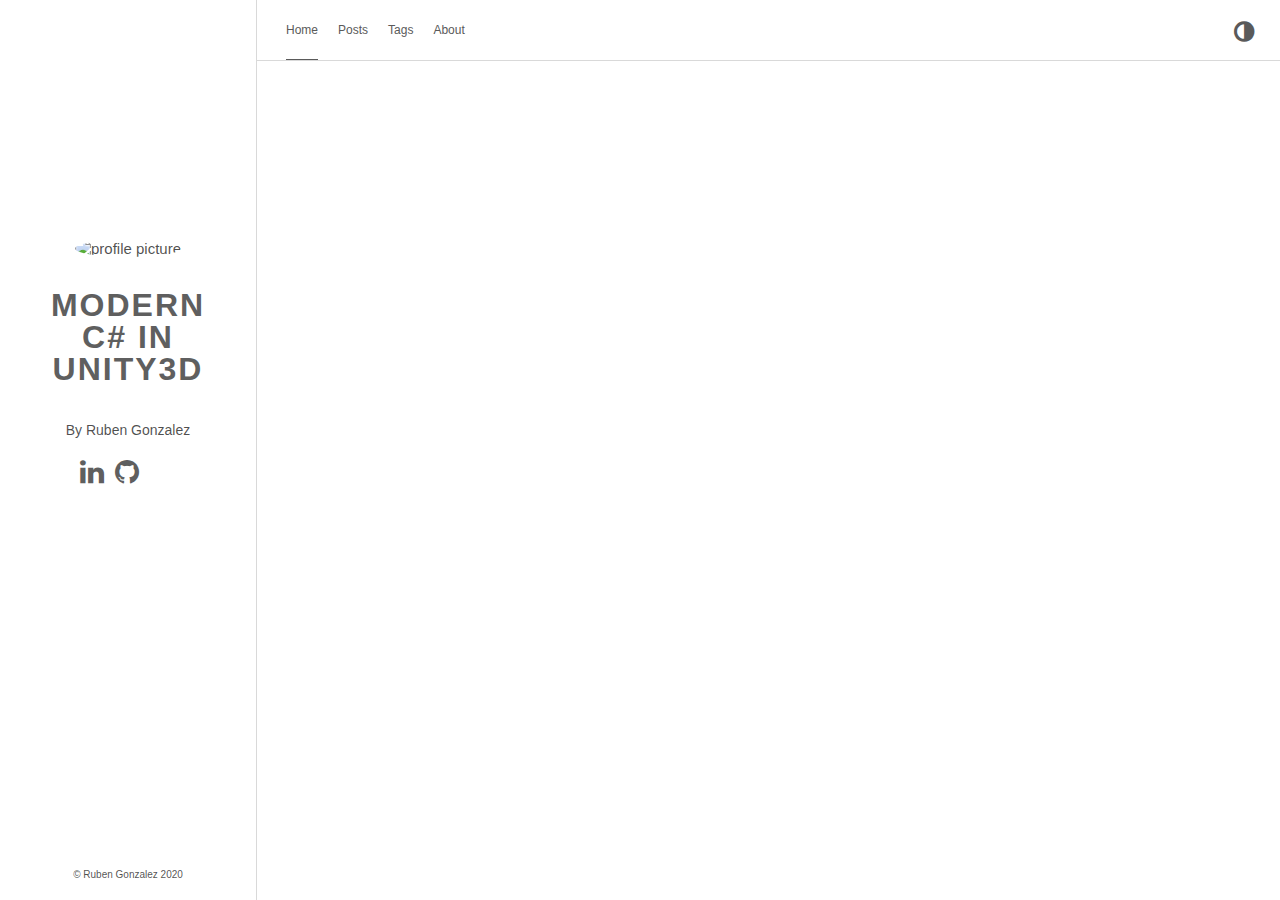
==== index.html @ 745d2c86 "Update" ====
<!doctype html><html lang=en data-theme><head><title>Ruben Gonzalez | Modern C# in Unity3D</title><meta charset=utf-8><meta name=generator content="Hugo 0.74.3"><meta name=viewport content="width=device-width,initial-scale=1,viewport-fit=cover"><meta name=description content="By Ruben Gonzalez"><link rel=stylesheet href=/css/style.min.ef1c26beeb41dc113b0b2c514197bdbb73a61c7f832ddaeb309ba7e151912707.css integrity="sha256-7xwmvutB3BE7CyxRQZe9u3OmHH+DLdrrMJun4VGRJwc=" crossorigin=anonymous type=text/css><link rel=stylesheet href=/css/custom.min.2aacf473375189d93922609a45b32085eb1f6fc6c2451ad183509e50111a0039.css integrity="sha256-Kqz0czdRidk5ImCaRbMghesfb8bCRRrRg1CeUBEaADk=" crossorigin=anonymous type=text/css><link href=https://stackpath.bootstrapcdn.com/font-awesome/4.7.0/css/font-awesome.min.css rel=stylesheet integrity=sha384-wvfXpqpZZVQGK6TAh5PVlGOfQNHSoD2xbE+QkPxCAFlNEevoEH3Sl0sibVcOQVnN crossorigin=anonymous><link rel="shortcut icon" href=/favicons/favicon.ico type=image/x-icon><link rel=apple-touch-icon sizes=180x180 href=/favicons/apple-touch-icon.png><link rel=icon type=image/png sizes=32x32 href=/favicons/favicon-32x32.png><link rel=icon type=image/png sizes=16x16 href=/favicons/favicon-16x16.png><link rel=canonical href=/><link rel=alternate type=application/rss+xml href=/index.xml title="Modern C# in Unity3D"><script type=text/javascript src=/js/anatole-header.min.7e2fc0724240b28c6e214687e73a4a6eb6c196bbace546b9dc86e94cca120b5c.js integrity="sha256-fi/AckJAsoxuIUaH5zpKbrbBlrus5Ua53IbpTMoSC1w=" crossorigin=anonymous></script><meta name=twitter:card content="summary"><meta name=twitter:title content="Modern C# in Unity3D"><meta name=twitter:description content="By Ruben Gonzalez"></head><body><div class="sidebar animated fadeInDown"><div class=logo-title><div class=title><img src=/rgonzalez_200px.jpg alt="profile picture"><h3><a href=/>Modern C# in Unity3D</a></h3><div class=description><p>By Ruben Gonzalez</p></div></div></div><ul class=social-links><li><a href=https://www.linkedin.com/in/ruben-gonzalez-50a4b230/ rel=me aria-label="Ruben's Linkedin"><i class="fa fa-2x fa-linkedin" aria-hidden=true></i></a></li><li><a href=https://github.com/ethdra/ rel=me aria-label="Ruben's GitHub"><i class="fa fa-2x fa-github" aria-hidden=true></i></a></li><li><a href=https://gamasutra.com/blogs/RubenGonzalez/1035428/ rel=me aria-label="Ruben's Gamasutra"><i class="fa fa-2x custom-gamasutra-icon" aria-hidden=true></i></a></li></ul><div class=footer><div class=by_farbox>&copy; Ruben Gonzalez 2020</div></div></div></div><div class=main><div class="page-top animated fadeInDown"><a role=button class=navbar-burger data-target=navMenu aria-label=menu aria-expanded=false><span aria-hidden=true></span><span aria-hidden=true></span><span aria-hidden=true></span></a><ul class=nav id=navMenu><li><a class=current href=/>Home</a></li><li><a href=/post/>Posts</a></li><li><a href=/tags/>Tags</a></li><li><a href=/about/>About</a></li><li class=theme-switch-item><a class=theme-switch title="Switch Theme"><i class="fa fa-adjust fa-fw" aria-hidden=true></i></a></li></ul></div><div class=autopagerize_page_element><div class=content><div class=pagination></div></div></div></div></body><script type=text/javascript src=/js/jquery.min.86b1e8f819ee2d9099a783e50b49dff24282545fc40773861f9126b921532e4c.js integrity="sha256-hrHo+BnuLZCZp4PlC0nf8kKCVF/EB3OGH5EmuSFTLkw=" crossorigin=anonymous></script><script type=text/javascript src=/js/bundle.min.0f9c74cb78f13d1f15f33daff4037c70354f98acfbb97a6f61708966675c3cae.js integrity="sha256-D5x0y3jxPR8V8z2v9AN8cDVPmKz7uXpvYXCJZmdcPK4=" crossorigin=anonymous></script><script type=text/javascript src=/js/medium-zoom.min.92f21c856129f84aeb719459b3e6ac621a3032fd7b180a18c04e1d12083f8aba.js integrity="sha256-kvIchWEp+ErrcZRZs+asYhowMv17GAoYwE4dEgg/iro=" crossorigin=anonymous></script></html></body></html>
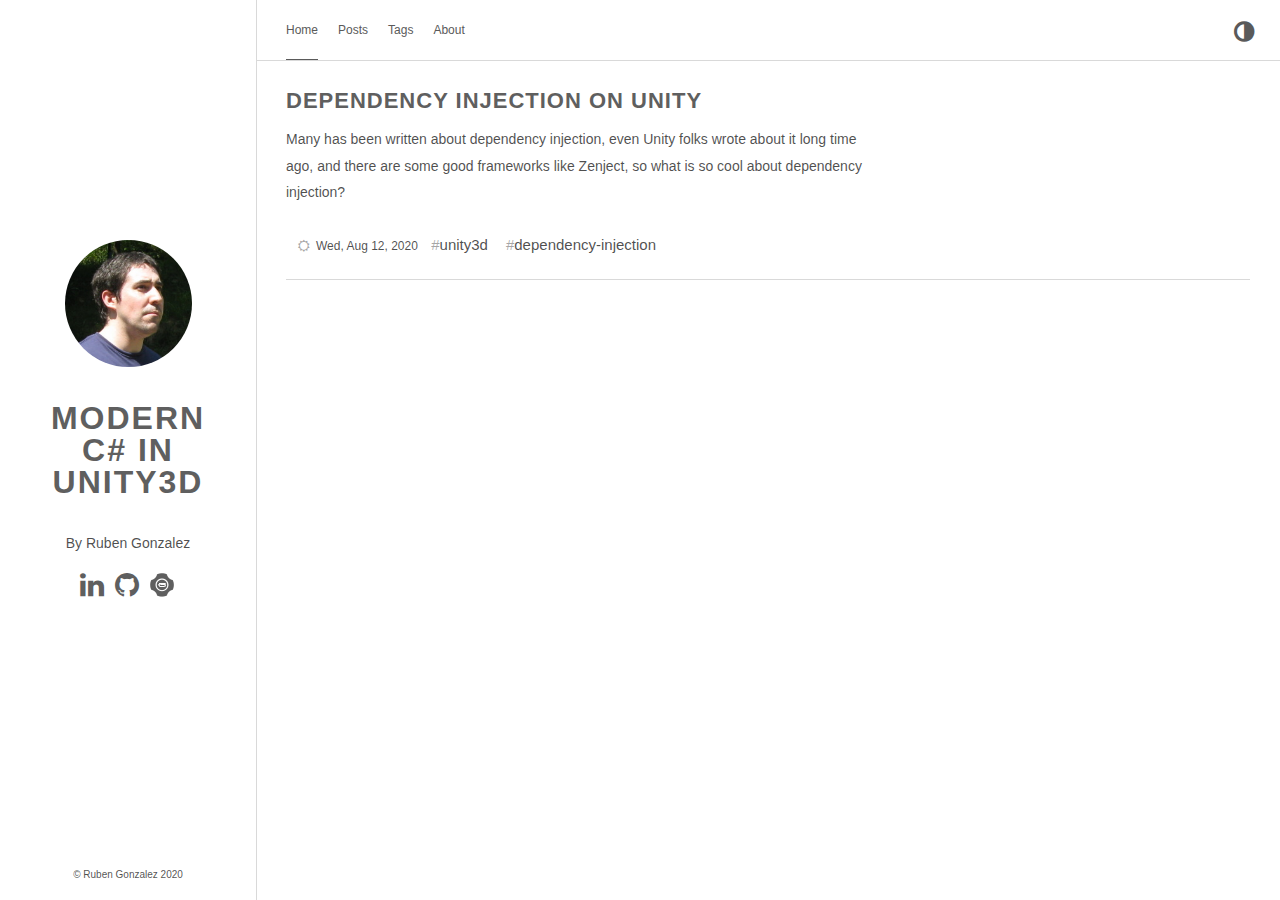
==== commit fd380f26: "Update" ====
--- a/index.html
+++ b/index.html
@@ -1 +1,2 @@
-<!doctype html><html lang=en data-theme><head><title>Ruben Gonzalez | Modern C# in Unity3D</title><meta charset=utf-8><meta name=generator content="Hugo 0.74.3"><meta name=viewport content="width=device-width,initial-scale=1,viewport-fit=cover"><meta name=description content="By Ruben Gonzalez"><link rel=stylesheet href=/css/style.min.ef1c26beeb41dc113b0b2c514197bdbb73a61c7f832ddaeb309ba7e151912707.css integrity="sha256-7xwmvutB3BE7CyxRQZe9u3OmHH+DLdrrMJun4VGRJwc=" crossorigin=anonymous type=text/css><link rel=stylesheet href=/css/custom.min.2aacf473375189d93922609a45b32085eb1f6fc6c2451ad183509e50111a0039.css integrity="sha256-Kqz0czdRidk5ImCaRbMghesfb8bCRRrRg1CeUBEaADk=" crossorigin=anonymous type=text/css><link href=https://stackpath.bootstrapcdn.com/font-awesome/4.7.0/css/font-awesome.min.css rel=stylesheet integrity=sha384-wvfXpqpZZVQGK6TAh5PVlGOfQNHSoD2xbE+QkPxCAFlNEevoEH3Sl0sibVcOQVnN crossorigin=anonymous><link rel="shortcut icon" href=/favicons/favicon.ico type=image/x-icon><link rel=apple-touch-icon sizes=180x180 href=/favicons/apple-touch-icon.png><link rel=icon type=image/png sizes=32x32 href=/favicons/favicon-32x32.png><link rel=icon type=image/png sizes=16x16 href=/favicons/favicon-16x16.png><link rel=canonical href=/><link rel=alternate type=application/rss+xml href=/index.xml title="Modern C# in Unity3D"><script type=text/javascript src=/js/anatole-header.min.7e2fc0724240b28c6e214687e73a4a6eb6c196bbace546b9dc86e94cca120b5c.js integrity="sha256-fi/AckJAsoxuIUaH5zpKbrbBlrus5Ua53IbpTMoSC1w=" crossorigin=anonymous></script><meta name=twitter:card content="summary"><meta name=twitter:title content="Modern C# in Unity3D"><meta name=twitter:description content="By Ruben Gonzalez"></head><body><div class="sidebar animated fadeInDown"><div class=logo-title><div class=title><img src=/rgonzalez_200px.jpg alt="profile picture"><h3><a href=/>Modern C# in Unity3D</a></h3><div class=description><p>By Ruben Gonzalez</p></div></div></div><ul class=social-links><li><a href=https://www.linkedin.com/in/ruben-gonzalez-50a4b230/ rel=me aria-label="Ruben's Linkedin"><i class="fa fa-2x fa-linkedin" aria-hidden=true></i></a></li><li><a href=https://github.com/ethdra/ rel=me aria-label="Ruben's GitHub"><i class="fa fa-2x fa-github" aria-hidden=true></i></a></li><li><a href=https://gamasutra.com/blogs/RubenGonzalez/1035428/ rel=me aria-label="Ruben's Gamasutra"><i class="fa fa-2x custom-gamasutra-icon" aria-hidden=true></i></a></li></ul><div class=footer><div class=by_farbox>&copy; Ruben Gonzalez 2020</div></div></div></div><div class=main><div class="page-top animated fadeInDown"><a role=button class=navbar-burger data-target=navMenu aria-label=menu aria-expanded=false><span aria-hidden=true></span><span aria-hidden=true></span><span aria-hidden=true></span></a><ul class=nav id=navMenu><li><a class=current href=/>Home</a></li><li><a href=/post/>Posts</a></li><li><a href=/tags/>Tags</a></li><li><a href=/about/>About</a></li><li class=theme-switch-item><a class=theme-switch title="Switch Theme"><i class="fa fa-adjust fa-fw" aria-hidden=true></i></a></li></ul></div><div class=autopagerize_page_element><div class=content><div class=pagination></div></div></div></div></body><script type=text/javascript src=/js/jquery.min.86b1e8f819ee2d9099a783e50b49dff24282545fc40773861f9126b921532e4c.js integrity="sha256-hrHo+BnuLZCZp4PlC0nf8kKCVF/EB3OGH5EmuSFTLkw=" crossorigin=anonymous></script><script type=text/javascript src=/js/bundle.min.0f9c74cb78f13d1f15f33daff4037c70354f98acfbb97a6f61708966675c3cae.js integrity="sha256-D5x0y3jxPR8V8z2v9AN8cDVPmKz7uXpvYXCJZmdcPK4=" crossorigin=anonymous></script><script type=text/javascript src=/js/medium-zoom.min.92f21c856129f84aeb719459b3e6ac621a3032fd7b180a18c04e1d12083f8aba.js integrity="sha256-kvIchWEp+ErrcZRZs+asYhowMv17GAoYwE4dEgg/iro=" crossorigin=anonymous></script></html></body></html>+<!doctype html><html lang=en data-theme><head><title>Ruben Gonzalez | Modern C# in Unity3D</title><meta charset=utf-8><meta name=generator content="Hugo 0.74.3"><meta name=viewport content="width=device-width,initial-scale=1,viewport-fit=cover"><meta name=description content="By Ruben Gonzalez"><link rel=stylesheet href=/css/style.min.ef1c26beeb41dc113b0b2c514197bdbb73a61c7f832ddaeb309ba7e151912707.css integrity="sha256-7xwmvutB3BE7CyxRQZe9u3OmHH+DLdrrMJun4VGRJwc=" crossorigin=anonymous type=text/css><link rel=stylesheet href=/css/custom.min.2aacf473375189d93922609a45b32085eb1f6fc6c2451ad183509e50111a0039.css integrity="sha256-Kqz0czdRidk5ImCaRbMghesfb8bCRRrRg1CeUBEaADk=" crossorigin=anonymous type=text/css><link href=https://stackpath.bootstrapcdn.com/font-awesome/4.7.0/css/font-awesome.min.css rel=stylesheet integrity=sha384-wvfXpqpZZVQGK6TAh5PVlGOfQNHSoD2xbE+QkPxCAFlNEevoEH3Sl0sibVcOQVnN crossorigin=anonymous><link rel="shortcut icon" href=/favicons/favicon.ico type=image/x-icon><link rel=apple-touch-icon sizes=180x180 href=/favicons/apple-touch-icon.png><link rel=icon type=image/png sizes=32x32 href=/favicons/favicon-32x32.png><link rel=icon type=image/png sizes=16x16 href=/favicons/favicon-16x16.png><link rel=canonical href=/><link rel=alternate type=application/rss+xml href=/index.xml title="Modern C# in Unity3D"><script type=text/javascript src=/js/anatole-header.min.7e2fc0724240b28c6e214687e73a4a6eb6c196bbace546b9dc86e94cca120b5c.js integrity="sha256-fi/AckJAsoxuIUaH5zpKbrbBlrus5Ua53IbpTMoSC1w=" crossorigin=anonymous></script><meta name=twitter:card content="summary"><meta name=twitter:title content="Modern C# in Unity3D"><meta name=twitter:description content="By Ruben Gonzalez"></head><body><div class="sidebar animated fadeInDown"><div class=logo-title><div class=title><img src=/rgonzalez_200px.jpg alt="profile picture"><h3><a href=/>Modern C# in Unity3D</a></h3><div class=description><p>By Ruben Gonzalez</p></div></div></div><ul class=social-links><li><a href=https://www.linkedin.com/in/ruben-gonzalez-50a4b230/ rel=me aria-label="Ruben's Linkedin"><i class="fa fa-2x fa-linkedin" aria-hidden=true></i></a></li><li><a href=https://github.com/ethdra/ rel=me aria-label="Ruben's GitHub"><i class="fa fa-2x fa-github" aria-hidden=true></i></a></li><li><a href=https://gamasutra.com/blogs/RubenGonzalez/1035428/ rel=me aria-label="Ruben's Gamasutra"><i class="fa fa-2x custom-gamasutra-icon" aria-hidden=true></i></a></li></ul><div class=footer><div class=by_farbox>&copy; Ruben Gonzalez 2020</div></div></div></div><div class=main><div class="page-top animated fadeInDown"><a role=button class=navbar-burger data-target=navMenu aria-label=menu aria-expanded=false><span aria-hidden=true></span><span aria-hidden=true></span><span aria-hidden=true></span></a><ul class=nav id=navMenu><li><a class=current href=/>Home</a></li><li><a href=/post/>Posts</a></li><li><a href=/tags/>Tags</a></li><li><a href=/about/>About</a></li><li class=theme-switch-item><a class=theme-switch title="Switch Theme"><i class="fa fa-adjust fa-fw" aria-hidden=true></i></a></li></ul></div><div class=autopagerize_page_element><div class=content><div class="post animated fadeInDown"><div class=post-title><h3><a href=/post/dependency-injection-on-unity/>Dependency Injection on Unity</a></h3></div><div class=post-content><div class=p_part><p>Many has been written about dependency injection, even Unity folks wrote about it long time ago, and there are some good frameworks like Zenject, so what is so cool about dependency injection?</p></div><div class=p_part><p></p></div></div><div class=post-footer><div class=meta><div class=info><i class="fa fa-sun-o"></i><span class=date>Wed, Aug 12, 2020</span>
+<a class=tag href=/tags/unity3d/>unity3d</a><a class=tag href=/tags/dependency-injection/>dependency-injection</a></div></div></div></div><div class=pagination></div></div></div></div></body><script type=text/javascript src=/js/jquery.min.86b1e8f819ee2d9099a783e50b49dff24282545fc40773861f9126b921532e4c.js integrity="sha256-hrHo+BnuLZCZp4PlC0nf8kKCVF/EB3OGH5EmuSFTLkw=" crossorigin=anonymous></script><script type=text/javascript src=/js/bundle.min.0f9c74cb78f13d1f15f33daff4037c70354f98acfbb97a6f61708966675c3cae.js integrity="sha256-D5x0y3jxPR8V8z2v9AN8cDVPmKz7uXpvYXCJZmdcPK4=" crossorigin=anonymous></script><script type=text/javascript src=/js/medium-zoom.min.92f21c856129f84aeb719459b3e6ac621a3032fd7b180a18c04e1d12083f8aba.js integrity="sha256-kvIchWEp+ErrcZRZs+asYhowMv17GAoYwE4dEgg/iro=" crossorigin=anonymous></script></html></body></html>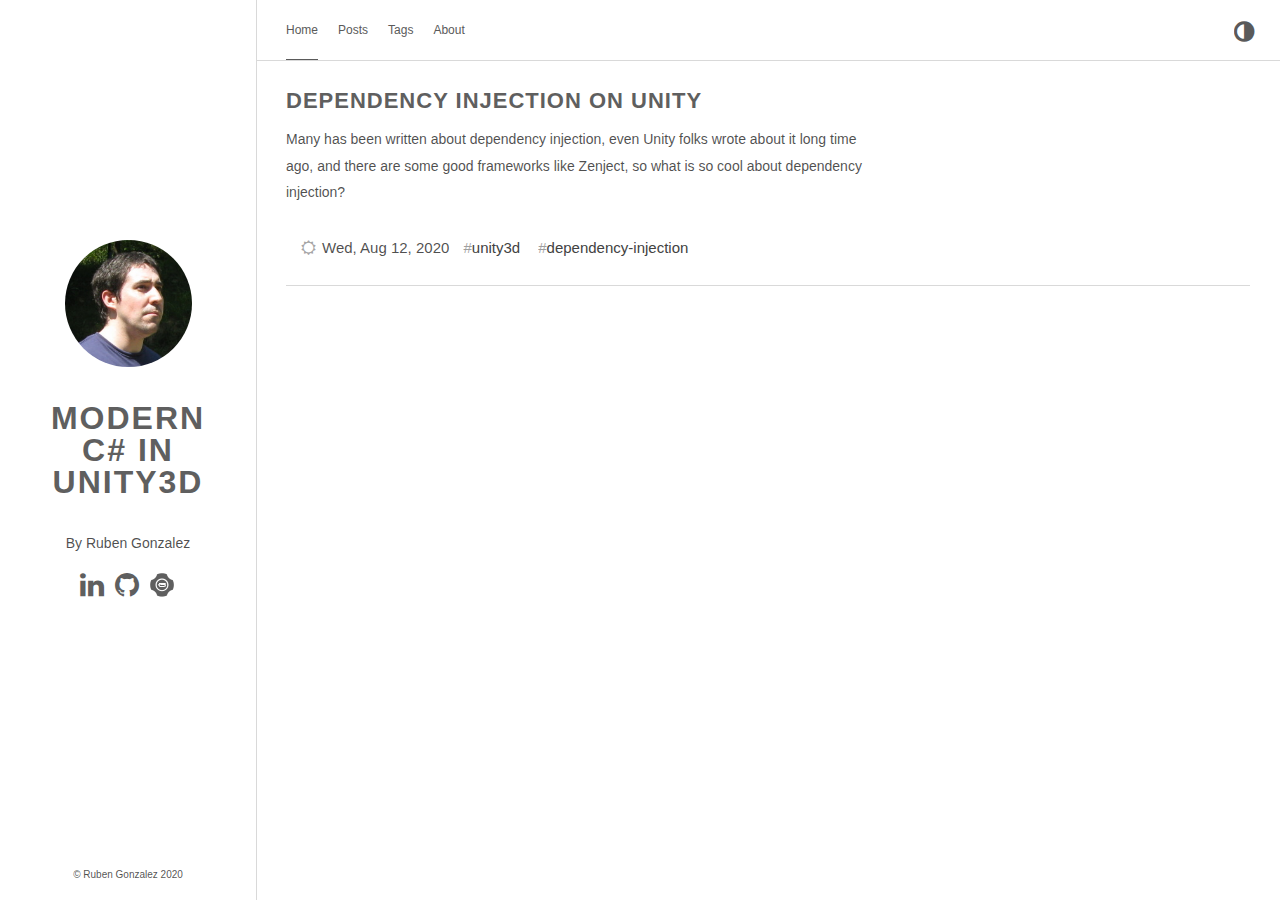
==== commit 9be7c8d0: "Update" ====
--- a/index.html
+++ b/index.html
@@ -1,2 +1,2 @@
-<!doctype html><html lang=en data-theme><head><title>Ruben Gonzalez | Modern C# in Unity3D</title><meta charset=utf-8><meta name=generator content="Hugo 0.74.3"><meta name=viewport content="width=device-width,initial-scale=1,viewport-fit=cover"><meta name=description content="By Ruben Gonzalez"><link rel=stylesheet href=/css/style.min.ef1c26beeb41dc113b0b2c514197bdbb73a61c7f832ddaeb309ba7e151912707.css integrity="sha256-7xwmvutB3BE7CyxRQZe9u3OmHH+DLdrrMJun4VGRJwc=" crossorigin=anonymous type=text/css><link rel=stylesheet href=/css/custom.min.2aacf473375189d93922609a45b32085eb1f6fc6c2451ad183509e50111a0039.css integrity="sha256-Kqz0czdRidk5ImCaRbMghesfb8bCRRrRg1CeUBEaADk=" crossorigin=anonymous type=text/css><link href=https://stackpath.bootstrapcdn.com/font-awesome/4.7.0/css/font-awesome.min.css rel=stylesheet integrity=sha384-wvfXpqpZZVQGK6TAh5PVlGOfQNHSoD2xbE+QkPxCAFlNEevoEH3Sl0sibVcOQVnN crossorigin=anonymous><link rel="shortcut icon" href=/favicons/favicon.ico type=image/x-icon><link rel=apple-touch-icon sizes=180x180 href=/favicons/apple-touch-icon.png><link rel=icon type=image/png sizes=32x32 href=/favicons/favicon-32x32.png><link rel=icon type=image/png sizes=16x16 href=/favicons/favicon-16x16.png><link rel=canonical href=/><link rel=alternate type=application/rss+xml href=/index.xml title="Modern C# in Unity3D"><script type=text/javascript src=/js/anatole-header.min.7e2fc0724240b28c6e214687e73a4a6eb6c196bbace546b9dc86e94cca120b5c.js integrity="sha256-fi/AckJAsoxuIUaH5zpKbrbBlrus5Ua53IbpTMoSC1w=" crossorigin=anonymous></script><meta name=twitter:card content="summary"><meta name=twitter:title content="Modern C# in Unity3D"><meta name=twitter:description content="By Ruben Gonzalez"></head><body><div class="sidebar animated fadeInDown"><div class=logo-title><div class=title><img src=/rgonzalez_200px.jpg alt="profile picture"><h3><a href=/>Modern C# in Unity3D</a></h3><div class=description><p>By Ruben Gonzalez</p></div></div></div><ul class=social-links><li><a href=https://www.linkedin.com/in/ruben-gonzalez-50a4b230/ rel=me aria-label="Ruben's Linkedin"><i class="fa fa-2x fa-linkedin" aria-hidden=true></i></a></li><li><a href=https://github.com/ethdra/ rel=me aria-label="Ruben's GitHub"><i class="fa fa-2x fa-github" aria-hidden=true></i></a></li><li><a href=https://gamasutra.com/blogs/RubenGonzalez/1035428/ rel=me aria-label="Ruben's Gamasutra"><i class="fa fa-2x custom-gamasutra-icon" aria-hidden=true></i></a></li></ul><div class=footer><div class=by_farbox>&copy; Ruben Gonzalez 2020</div></div></div></div><div class=main><div class="page-top animated fadeInDown"><a role=button class=navbar-burger data-target=navMenu aria-label=menu aria-expanded=false><span aria-hidden=true></span><span aria-hidden=true></span><span aria-hidden=true></span></a><ul class=nav id=navMenu><li><a class=current href=/>Home</a></li><li><a href=/post/>Posts</a></li><li><a href=/tags/>Tags</a></li><li><a href=/about/>About</a></li><li class=theme-switch-item><a class=theme-switch title="Switch Theme"><i class="fa fa-adjust fa-fw" aria-hidden=true></i></a></li></ul></div><div class=autopagerize_page_element><div class=content><div class="post animated fadeInDown"><div class=post-title><h3><a href=/post/dependency-injection-on-unity/>Dependency Injection on Unity</a></h3></div><div class=post-content><div class=p_part><p>Many has been written about dependency injection, even Unity folks wrote about it long time ago, and there are some good frameworks like Zenject, so what is so cool about dependency injection?</p></div><div class=p_part><p></p></div></div><div class=post-footer><div class=meta><div class=info><i class="fa fa-sun-o"></i><span class=date>Wed, Aug 12, 2020</span>
-<a class=tag href=/tags/unity3d/>unity3d</a><a class=tag href=/tags/dependency-injection/>dependency-injection</a></div></div></div></div><div class=pagination></div></div></div></div></body><script type=text/javascript src=/js/jquery.min.86b1e8f819ee2d9099a783e50b49dff24282545fc40773861f9126b921532e4c.js integrity="sha256-hrHo+BnuLZCZp4PlC0nf8kKCVF/EB3OGH5EmuSFTLkw=" crossorigin=anonymous></script><script type=text/javascript src=/js/bundle.min.0f9c74cb78f13d1f15f33daff4037c70354f98acfbb97a6f61708966675c3cae.js integrity="sha256-D5x0y3jxPR8V8z2v9AN8cDVPmKz7uXpvYXCJZmdcPK4=" crossorigin=anonymous></script><script type=text/javascript src=/js/medium-zoom.min.92f21c856129f84aeb719459b3e6ac621a3032fd7b180a18c04e1d12083f8aba.js integrity="sha256-kvIchWEp+ErrcZRZs+asYhowMv17GAoYwE4dEgg/iro=" crossorigin=anonymous></script></html></body></html>+<!doctype html><html lang=en data-theme><head><title>Ruben Gonzalez | Modern C# in Unity3D</title><meta charset=utf-8><meta name=generator content="Hugo 0.74.3"><meta name=viewport content="width=device-width,initial-scale=1,viewport-fit=cover"><meta name=description content="By Ruben Gonzalez"><link rel=stylesheet href=/css/style.min.ef1c26beeb41dc113b0b2c514197bdbb73a61c7f832ddaeb309ba7e151912707.css integrity="sha256-7xwmvutB3BE7CyxRQZe9u3OmHH+DLdrrMJun4VGRJwc=" crossorigin=anonymous type=text/css><link rel=stylesheet href=/css/custom.min.a522f1f865af8fc5e8115703de6e957a5bd84bf129c341cc368f0a17be86160b.css integrity="sha256-pSLx+GWvj8XoEVcD3m6VelvYS/Epw0HMNo8KF76GFgs=" crossorigin=anonymous type=text/css><link href=https://stackpath.bootstrapcdn.com/font-awesome/4.7.0/css/font-awesome.min.css rel=stylesheet integrity=sha384-wvfXpqpZZVQGK6TAh5PVlGOfQNHSoD2xbE+QkPxCAFlNEevoEH3Sl0sibVcOQVnN crossorigin=anonymous><link rel="shortcut icon" href=/favicons/favicon.ico type=image/x-icon><link rel=apple-touch-icon sizes=180x180 href=/favicons/apple-touch-icon.png><link rel=icon type=image/png sizes=32x32 href=/favicons/favicon-32x32.png><link rel=icon type=image/png sizes=16x16 href=/favicons/favicon-16x16.png><link rel=canonical href=/><link rel=alternate type=application/rss+xml href=/index.xml title="Modern C# in Unity3D"><script type=text/javascript src=/js/anatole-header.min.7e2fc0724240b28c6e214687e73a4a6eb6c196bbace546b9dc86e94cca120b5c.js integrity="sha256-fi/AckJAsoxuIUaH5zpKbrbBlrus5Ua53IbpTMoSC1w=" crossorigin=anonymous></script><meta name=twitter:card content="summary"><meta name=twitter:title content="Modern C# in Unity3D"><meta name=twitter:description content="By Ruben Gonzalez"></head><body><div class="sidebar animated fadeInDown"><div class=logo-title><div class=title><img src=/rgonzalez_200px.jpg alt="profile picture"><h3><a href=/>Modern C# in Unity3D</a></h3><div class=description><p>By Ruben Gonzalez</p></div></div></div><ul class=social-links><li><a href=https://www.linkedin.com/in/ruben-gonzalez-50a4b230/ rel=me aria-label="Ruben's Linkedin"><i class="fa fa-2x fa-linkedin" aria-hidden=true></i></a></li><li><a href=https://github.com/moderncsharpinunity/ rel=me aria-label="Ruben's GitHub"><i class="fa fa-2x fa-github" aria-hidden=true></i></a></li><li><a href=https://gamasutra.com/blogs/RubenGonzalez/1035428/ rel=me aria-label="Ruben's Gamasutra"><i class="fa fa-2x custom-gamasutra-icon" aria-hidden=true></i></a></li></ul><div class=footer><div class=by_farbox>&copy; Ruben Gonzalez 2020</div></div></div></div><div class=main><div class="page-top animated fadeInDown"><a role=button class=navbar-burger data-target=navMenu aria-label=menu aria-expanded=false><span aria-hidden=true></span><span aria-hidden=true></span><span aria-hidden=true></span></a><ul class=nav id=navMenu><li><a class=current href=/>Home</a></li><li><a href=/post/>Posts</a></li><li><a href=/tags/>Tags</a></li><li><a href=/about/>About</a></li><li class=theme-switch-item><a class=theme-switch title="Switch Theme"><i class="fa fa-adjust fa-fw" aria-hidden=true></i></a></li></ul></div><div class=autopagerize_page_element><div class=content><div class="post animated fadeInDown"><div class=post-title><h3><a href=/post/dependency-injection-on-unity/>Dependency Injection on Unity</a></h3></div><div class=post-content><div class=p_part><p>Many has been written about dependency injection, even Unity folks wrote about it long time ago, and there are some good frameworks like Zenject, so what is so cool about dependency injection?</p></div><div class=p_part><p></p></div></div><div class=post-footer><div class=meta><div class=info><i class="fa fa-sun-o"></i><span class=date>Wed, Aug 12, 2020</span>
+<a class=tag href=/tags/unity3d/>unity3d</a><a class=tag href=/tags/dependency-injection/>dependency-injection</a></div></div></div></div><div class=pagination></div></div></div></div></body><script type=text/javascript src=/js/jquery.min.86b1e8f819ee2d9099a783e50b49dff24282545fc40773861f9126b921532e4c.js integrity="sha256-hrHo+BnuLZCZp4PlC0nf8kKCVF/EB3OGH5EmuSFTLkw=" crossorigin=anonymous></script><script type=text/javascript src=/js/bundle.min.0f9c74cb78f13d1f15f33daff4037c70354f98acfbb97a6f61708966675c3cae.js integrity="sha256-D5x0y3jxPR8V8z2v9AN8cDVPmKz7uXpvYXCJZmdcPK4=" crossorigin=anonymous></script><script type=text/javascript src=/js/medium-zoom.min.92f21c856129f84aeb719459b3e6ac621a3032fd7b180a18c04e1d12083f8aba.js integrity="sha256-kvIchWEp+ErrcZRZs+asYhowMv17GAoYwE4dEgg/iro=" crossorigin=anonymous></script><script type=application/javascript>var doNotTrack=false;if(!doNotTrack){window.ga=window.ga||function(){(ga.q=ga.q||[]).push(arguments)};ga.l=+new Date;ga('create','UA-177026267-1','auto');ga('send','pageview');}</script><script async src=https://www.google-analytics.com/analytics.js></script></html></body></html>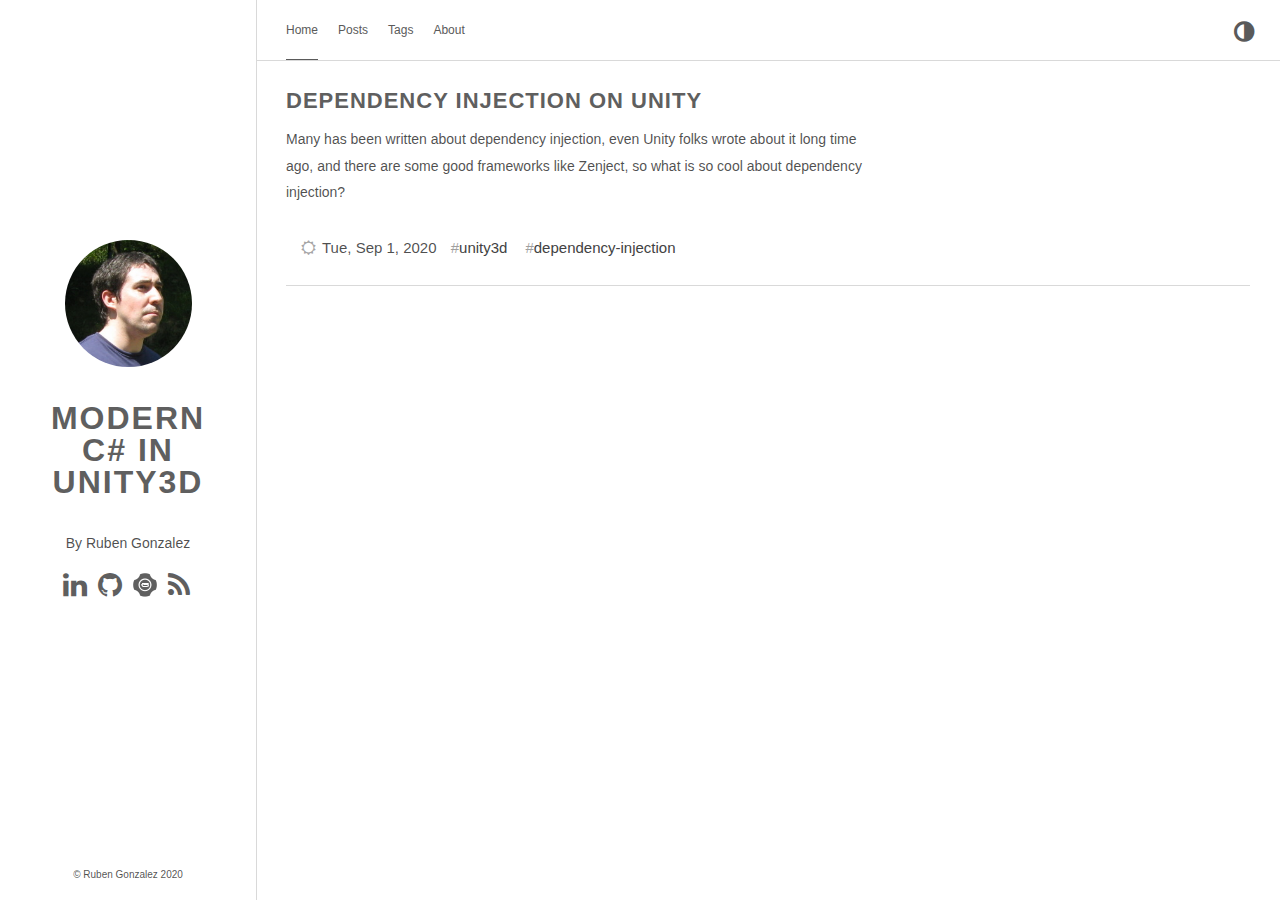
==== commit ee03d356: "Update" ====
--- a/index.html
+++ b/index.html
@@ -1,2 +1,2 @@
-<!doctype html><html lang=en data-theme><head><title>Ruben Gonzalez | Modern C# in Unity3D</title><meta charset=utf-8><meta name=generator content="Hugo 0.74.3"><meta name=viewport content="width=device-width,initial-scale=1,viewport-fit=cover"><meta name=description content="By Ruben Gonzalez"><link rel=stylesheet href=/css/style.min.ef1c26beeb41dc113b0b2c514197bdbb73a61c7f832ddaeb309ba7e151912707.css integrity="sha256-7xwmvutB3BE7CyxRQZe9u3OmHH+DLdrrMJun4VGRJwc=" crossorigin=anonymous type=text/css><link rel=stylesheet href=/css/custom.min.a522f1f865af8fc5e8115703de6e957a5bd84bf129c341cc368f0a17be86160b.css integrity="sha256-pSLx+GWvj8XoEVcD3m6VelvYS/Epw0HMNo8KF76GFgs=" crossorigin=anonymous type=text/css><link href=https://stackpath.bootstrapcdn.com/font-awesome/4.7.0/css/font-awesome.min.css rel=stylesheet integrity=sha384-wvfXpqpZZVQGK6TAh5PVlGOfQNHSoD2xbE+QkPxCAFlNEevoEH3Sl0sibVcOQVnN crossorigin=anonymous><link rel="shortcut icon" href=/favicons/favicon.ico type=image/x-icon><link rel=apple-touch-icon sizes=180x180 href=/favicons/apple-touch-icon.png><link rel=icon type=image/png sizes=32x32 href=/favicons/favicon-32x32.png><link rel=icon type=image/png sizes=16x16 href=/favicons/favicon-16x16.png><link rel=canonical href=/><link rel=alternate type=application/rss+xml href=/index.xml title="Modern C# in Unity3D"><script type=text/javascript src=/js/anatole-header.min.7e2fc0724240b28c6e214687e73a4a6eb6c196bbace546b9dc86e94cca120b5c.js integrity="sha256-fi/AckJAsoxuIUaH5zpKbrbBlrus5Ua53IbpTMoSC1w=" crossorigin=anonymous></script><meta name=twitter:card content="summary"><meta name=twitter:title content="Modern C# in Unity3D"><meta name=twitter:description content="By Ruben Gonzalez"></head><body><div class="sidebar animated fadeInDown"><div class=logo-title><div class=title><img src=/rgonzalez_200px.jpg alt="profile picture"><h3><a href=/>Modern C# in Unity3D</a></h3><div class=description><p>By Ruben Gonzalez</p></div></div></div><ul class=social-links><li><a href=https://www.linkedin.com/in/ruben-gonzalez-50a4b230/ rel=me aria-label="Ruben's Linkedin"><i class="fa fa-2x fa-linkedin" aria-hidden=true></i></a></li><li><a href=https://github.com/moderncsharpinunity/ rel=me aria-label="Ruben's GitHub"><i class="fa fa-2x fa-github" aria-hidden=true></i></a></li><li><a href=https://gamasutra.com/blogs/RubenGonzalez/1035428/ rel=me aria-label="Ruben's Gamasutra"><i class="fa fa-2x custom-gamasutra-icon" aria-hidden=true></i></a></li></ul><div class=footer><div class=by_farbox>&copy; Ruben Gonzalez 2020</div></div></div></div><div class=main><div class="page-top animated fadeInDown"><a role=button class=navbar-burger data-target=navMenu aria-label=menu aria-expanded=false><span aria-hidden=true></span><span aria-hidden=true></span><span aria-hidden=true></span></a><ul class=nav id=navMenu><li><a class=current href=/>Home</a></li><li><a href=/post/>Posts</a></li><li><a href=/tags/>Tags</a></li><li><a href=/about/>About</a></li><li class=theme-switch-item><a class=theme-switch title="Switch Theme"><i class="fa fa-adjust fa-fw" aria-hidden=true></i></a></li></ul></div><div class=autopagerize_page_element><div class=content><div class="post animated fadeInDown"><div class=post-title><h3><a href=/post/dependency-injection-on-unity/>Dependency Injection on Unity</a></h3></div><div class=post-content><div class=p_part><p>Many has been written about dependency injection, even Unity folks wrote about it long time ago, and there are some good frameworks like Zenject, so what is so cool about dependency injection?</p></div><div class=p_part><p></p></div></div><div class=post-footer><div class=meta><div class=info><i class="fa fa-sun-o"></i><span class=date>Wed, Aug 12, 2020</span>
+<!doctype html><html lang=en data-theme><head><title>Ruben Gonzalez | Modern C# in Unity3D</title><meta charset=utf-8><meta name=generator content="Hugo 0.74.3"><meta name=viewport content="width=device-width,initial-scale=1,viewport-fit=cover"><meta name=description content="By Ruben Gonzalez"><link rel=stylesheet href=/css/style.min.ef1c26beeb41dc113b0b2c514197bdbb73a61c7f832ddaeb309ba7e151912707.css integrity="sha256-7xwmvutB3BE7CyxRQZe9u3OmHH+DLdrrMJun4VGRJwc=" crossorigin=anonymous type=text/css><link rel=stylesheet href=/css/custom.min.a522f1f865af8fc5e8115703de6e957a5bd84bf129c341cc368f0a17be86160b.css integrity="sha256-pSLx+GWvj8XoEVcD3m6VelvYS/Epw0HMNo8KF76GFgs=" crossorigin=anonymous type=text/css><link href=https://stackpath.bootstrapcdn.com/font-awesome/4.7.0/css/font-awesome.min.css rel=stylesheet integrity=sha384-wvfXpqpZZVQGK6TAh5PVlGOfQNHSoD2xbE+QkPxCAFlNEevoEH3Sl0sibVcOQVnN crossorigin=anonymous><link rel="shortcut icon" href=/favicons/favicon.ico type=image/x-icon><link rel=apple-touch-icon sizes=180x180 href=/favicons/apple-touch-icon.png><link rel=icon type=image/png sizes=32x32 href=/favicons/favicon-32x32.png><link rel=icon type=image/png sizes=16x16 href=/favicons/favicon-16x16.png><link rel=canonical href=/><link rel=alternate type=application/rss+xml href=/index.xml title="Modern C# in Unity3D"><script type=text/javascript src=/js/anatole-header.min.7e2fc0724240b28c6e214687e73a4a6eb6c196bbace546b9dc86e94cca120b5c.js integrity="sha256-fi/AckJAsoxuIUaH5zpKbrbBlrus5Ua53IbpTMoSC1w=" crossorigin=anonymous></script><meta name=twitter:card content="summary"><meta name=twitter:title content="Modern C# in Unity3D"><meta name=twitter:description content="By Ruben Gonzalez"></head><body><div class="sidebar animated fadeInDown"><div class=logo-title><div class=title><img src=/rgonzalez_200px.jpg alt="profile picture"><h3><a href=/>Modern C# in Unity3D</a></h3><div class=description><p>By Ruben Gonzalez</p></div></div></div><ul class=social-links><li><a href=https://www.linkedin.com/in/ruben-gonzalez-50a4b230/ rel=me aria-label="Ruben's Linkedin"><i class="fa fa-2x fa-linkedin" aria-hidden=true></i></a></li><li><a href=https://github.com/moderncsharpinunity/ rel=me aria-label="Ruben's GitHub"><i class="fa fa-2x fa-github" aria-hidden=true></i></a></li><li><a href=https://gamasutra.com/blogs/RubenGonzalez/1035428/ rel=me aria-label="Ruben's Gamasutra"><i class="fa fa-2x custom-gamasutra-icon" aria-hidden=true></i></a></li><li><a href=/index.xml rel=me aria-label=RSS><i class="fa fa-2x fa-rss" aria-hidden=true></i></a></li></ul><div class=footer><div class=by_farbox>&copy; Ruben Gonzalez 2020</div></div></div></div><div class=main><div class="page-top animated fadeInDown"><a role=button class=navbar-burger data-target=navMenu aria-label=menu aria-expanded=false><span aria-hidden=true></span><span aria-hidden=true></span><span aria-hidden=true></span></a><ul class=nav id=navMenu><li><a class=current href=/>Home</a></li><li><a href=/post/>Posts</a></li><li><a href=/tags/>Tags</a></li><li><a href=/about/>About</a></li><li class=theme-switch-item><a class=theme-switch title="Switch Theme"><i class="fa fa-adjust fa-fw" aria-hidden=true></i></a></li></ul></div><div class=autopagerize_page_element><div class=content><div class="post animated fadeInDown"><div class=post-title><h3><a href=/post/dependency-injection-on-unity/>Dependency Injection on Unity</a></h3></div><div class=post-content><div class=p_part><p>Many has been written about dependency injection, even Unity folks wrote about it long time ago, and there are some good frameworks like Zenject, so what is so cool about dependency injection?</p></div><div class=p_part><p></p></div></div><div class=post-footer><div class=meta><div class=info><i class="fa fa-sun-o"></i><span class=date>Tue, Sep 1, 2020</span>
 <a class=tag href=/tags/unity3d/>unity3d</a><a class=tag href=/tags/dependency-injection/>dependency-injection</a></div></div></div></div><div class=pagination></div></div></div></div></body><script type=text/javascript src=/js/jquery.min.86b1e8f819ee2d9099a783e50b49dff24282545fc40773861f9126b921532e4c.js integrity="sha256-hrHo+BnuLZCZp4PlC0nf8kKCVF/EB3OGH5EmuSFTLkw=" crossorigin=anonymous></script><script type=text/javascript src=/js/bundle.min.0f9c74cb78f13d1f15f33daff4037c70354f98acfbb97a6f61708966675c3cae.js integrity="sha256-D5x0y3jxPR8V8z2v9AN8cDVPmKz7uXpvYXCJZmdcPK4=" crossorigin=anonymous></script><script type=text/javascript src=/js/medium-zoom.min.92f21c856129f84aeb719459b3e6ac621a3032fd7b180a18c04e1d12083f8aba.js integrity="sha256-kvIchWEp+ErrcZRZs+asYhowMv17GAoYwE4dEgg/iro=" crossorigin=anonymous></script><script type=application/javascript>var doNotTrack=false;if(!doNotTrack){window.ga=window.ga||function(){(ga.q=ga.q||[]).push(arguments)};ga.l=+new Date;ga('create','UA-177026267-1','auto');ga('send','pageview');}</script><script async src=https://www.google-analytics.com/analytics.js></script></html></body></html>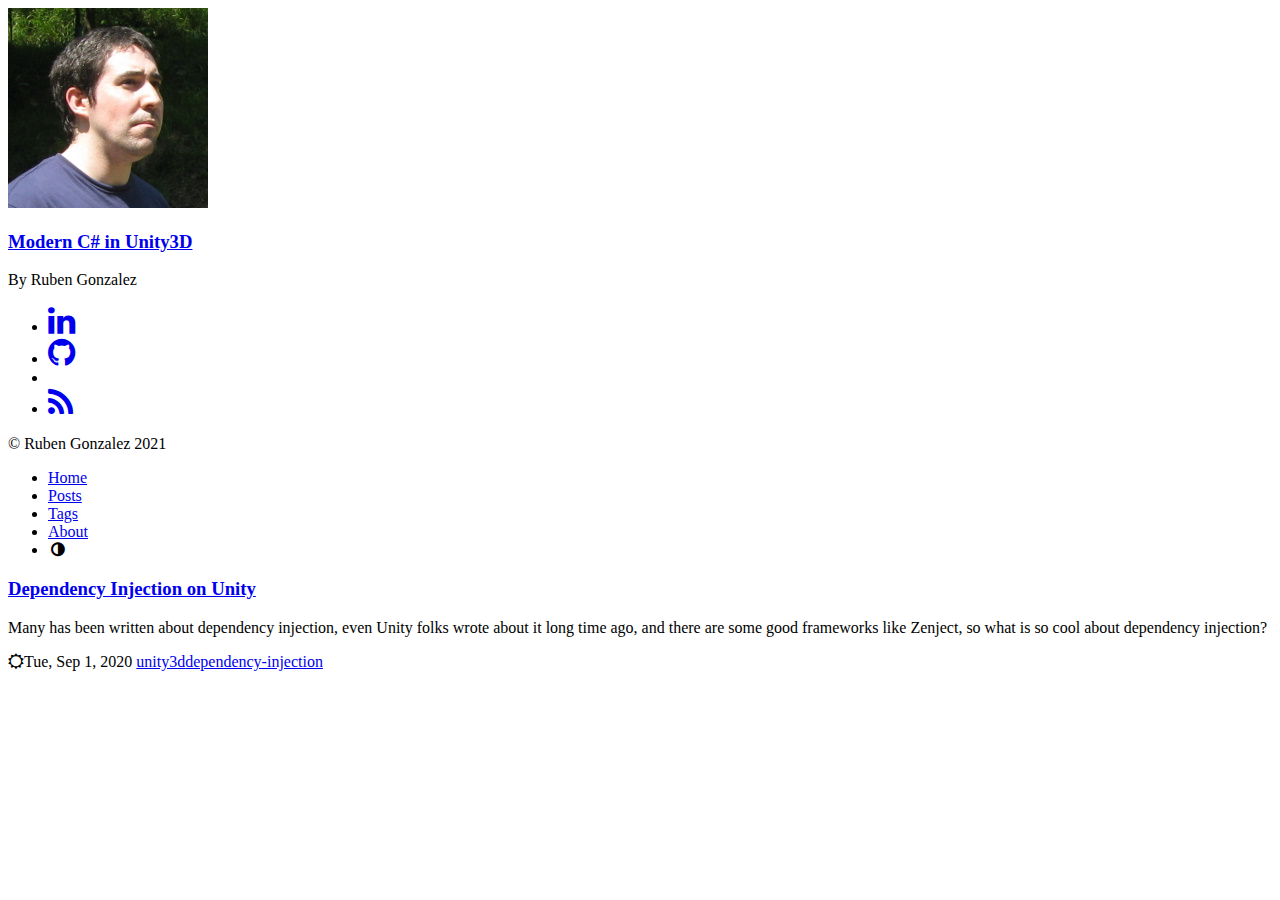
==== commit 9e556cae: "Update" ====
--- a/index.html
+++ b/index.html
@@ -1,2 +1,2 @@
-<!doctype html><html lang=en data-theme><head><title>Ruben Gonzalez | Modern C# in Unity3D</title><meta charset=utf-8><meta name=generator content="Hugo 0.74.3"><meta name=viewport content="width=device-width,initial-scale=1,viewport-fit=cover"><meta name=description content="By Ruben Gonzalez"><link rel=stylesheet href=/css/style.min.ef1c26beeb41dc113b0b2c514197bdbb73a61c7f832ddaeb309ba7e151912707.css integrity="sha256-7xwmvutB3BE7CyxRQZe9u3OmHH+DLdrrMJun4VGRJwc=" crossorigin=anonymous type=text/css><link rel=stylesheet href=/css/custom.min.a522f1f865af8fc5e8115703de6e957a5bd84bf129c341cc368f0a17be86160b.css integrity="sha256-pSLx+GWvj8XoEVcD3m6VelvYS/Epw0HMNo8KF76GFgs=" crossorigin=anonymous type=text/css><link href=https://stackpath.bootstrapcdn.com/font-awesome/4.7.0/css/font-awesome.min.css rel=stylesheet integrity=sha384-wvfXpqpZZVQGK6TAh5PVlGOfQNHSoD2xbE+QkPxCAFlNEevoEH3Sl0sibVcOQVnN crossorigin=anonymous><link rel="shortcut icon" href=/favicons/favicon.ico type=image/x-icon><link rel=apple-touch-icon sizes=180x180 href=/favicons/apple-touch-icon.png><link rel=icon type=image/png sizes=32x32 href=/favicons/favicon-32x32.png><link rel=icon type=image/png sizes=16x16 href=/favicons/favicon-16x16.png><link rel=canonical href=/><link rel=alternate type=application/rss+xml href=/index.xml title="Modern C# in Unity3D"><script type=text/javascript src=/js/anatole-header.min.7e2fc0724240b28c6e214687e73a4a6eb6c196bbace546b9dc86e94cca120b5c.js integrity="sha256-fi/AckJAsoxuIUaH5zpKbrbBlrus5Ua53IbpTMoSC1w=" crossorigin=anonymous></script><meta name=twitter:card content="summary"><meta name=twitter:title content="Modern C# in Unity3D"><meta name=twitter:description content="By Ruben Gonzalez"></head><body><div class="sidebar animated fadeInDown"><div class=logo-title><div class=title><img src=/rgonzalez_200px.jpg alt="profile picture"><h3><a href=/>Modern C# in Unity3D</a></h3><div class=description><p>By Ruben Gonzalez</p></div></div></div><ul class=social-links><li><a href=https://www.linkedin.com/in/ruben-gonzalez-50a4b230/ rel=me aria-label="Ruben's Linkedin"><i class="fa fa-2x fa-linkedin" aria-hidden=true></i></a></li><li><a href=https://github.com/moderncsharpinunity/ rel=me aria-label="Ruben's GitHub"><i class="fa fa-2x fa-github" aria-hidden=true></i></a></li><li><a href=https://gamasutra.com/blogs/RubenGonzalez/1035428/ rel=me aria-label="Ruben's Gamasutra"><i class="fa fa-2x custom-gamasutra-icon" aria-hidden=true></i></a></li><li><a href=/index.xml rel=me aria-label=RSS><i class="fa fa-2x fa-rss" aria-hidden=true></i></a></li></ul><div class=footer><div class=by_farbox>&copy; Ruben Gonzalez 2020</div></div></div></div><div class=main><div class="page-top animated fadeInDown"><a role=button class=navbar-burger data-target=navMenu aria-label=menu aria-expanded=false><span aria-hidden=true></span><span aria-hidden=true></span><span aria-hidden=true></span></a><ul class=nav id=navMenu><li><a class=current href=/>Home</a></li><li><a href=/post/>Posts</a></li><li><a href=/tags/>Tags</a></li><li><a href=/about/>About</a></li><li class=theme-switch-item><a class=theme-switch title="Switch Theme"><i class="fa fa-adjust fa-fw" aria-hidden=true></i></a></li></ul></div><div class=autopagerize_page_element><div class=content><div class="post animated fadeInDown"><div class=post-title><h3><a href=/post/dependency-injection-on-unity/>Dependency Injection on Unity</a></h3></div><div class=post-content><div class=p_part><p>Many has been written about dependency injection, even Unity folks wrote about it long time ago, and there are some good frameworks like Zenject, so what is so cool about dependency injection?</p></div><div class=p_part><p></p></div></div><div class=post-footer><div class=meta><div class=info><i class="fa fa-sun-o"></i><span class=date>Tue, Sep 1, 2020</span>
+<!doctype html><html lang=en data-theme><head><title>Ruben Gonzalez | Modern C# in Unity3D</title><meta charset=utf-8><meta name=generator content="Hugo 0.74.3"><meta name=viewport content="width=device-width,initial-scale=1,viewport-fit=cover"><meta name=description content="By Ruben Gonzalez"><link rel=stylesheet href=/css/style.min.5be3a155aa89a24586c761b1b5538c4040e3735ee32ac12a708dc1696c0982f5.css integrity="sha256-W+OhVaqJokWGx2GxtVOMQEDjc17jKsEqcI3BaWwJgvU=" crossorigin=anonymous type=text/css><link rel=stylesheet href=/css/custom.0add400fa71ec02f43d9d59fe50de8af6d2c9cdfcfc660f4797faeda5433b794.css integrity="sha256-Ct1AD6cewC9D2dWf5Q3or20snN/PxmD0eX+u2lQzt5Q=" crossorigin=anonymous type=text/css><link rel=stylesheet href=/css/syntax.b15d238552e55faf150d898bbebfee7324d11ecad7f3f927d3ede168d242e160.css integrity="sha256-sV0jhVLlX68VDYmLvr/ucyTRHsrX8/kn0+3haNJC4WA=" crossorigin=anonymous type=text/css><link href=https://stackpath.bootstrapcdn.com/font-awesome/4.7.0/css/font-awesome.min.css rel=stylesheet integrity=sha384-wvfXpqpZZVQGK6TAh5PVlGOfQNHSoD2xbE+QkPxCAFlNEevoEH3Sl0sibVcOQVnN crossorigin=anonymous><link rel="shortcut icon" href=/favicons/favicon.ico type=image/x-icon><link rel=apple-touch-icon sizes=180x180 href=/favicons/apple-touch-icon.png><link rel=icon type=image/png sizes=32x32 href=/favicons/favicon-32x32.png><link rel=icon type=image/png sizes=16x16 href=/favicons/favicon-16x16.png><link rel=canonical href=/><link rel=alternate type=application/rss+xml href=/index.xml title="Modern C# in Unity3D"><script type=text/javascript src=/js/anatole-header.min.7e2fc0724240b28c6e214687e73a4a6eb6c196bbace546b9dc86e94cca120b5c.js integrity="sha256-fi/AckJAsoxuIUaH5zpKbrbBlrus5Ua53IbpTMoSC1w=" crossorigin=anonymous></script><meta name=twitter:card content="summary"><meta name=twitter:title content="Modern C# in Unity3D"><meta name=twitter:description content="By Ruben Gonzalez"></head><body><div class="sidebar animated fadeInDown"><div class=logo-title><div class=title><img src=/rgonzalez_200px.jpg alt="profile picture"><h3><a href=/>Modern C# in Unity3D</a></h3><div class=description><p>By Ruben Gonzalez</p></div></div></div><ul class=social-links><li><a href=https://www.linkedin.com/in/ruben-gonzalez-50a4b230/ rel=me aria-label="Ruben's Linkedin"><i class="fa fa-2x fa-linkedin" aria-hidden=true></i></a></li><li><a href=https://github.com/moderncsharpinunity/ rel=me aria-label="Ruben's GitHub"><i class="fa fa-2x fa-github" aria-hidden=true></i></a></li><li><a href=https://gamasutra.com/blogs/RubenGonzalez/1035428/ rel=me aria-label="Ruben's Gamasutra"><i class="fa fa-2x custom-gamasutra-icon" aria-hidden=true></i></a></li><li><a href=/index.xml rel=me aria-label=RSS><i class="fa fa-2x fa-rss" aria-hidden=true></i></a></li></ul><div class=footer><div class=by_farbox>&copy; Ruben Gonzalez 2021</div></div></div></div><div class=main><div class="page-top animated fadeInDown"><a role=button class=navbar-burger data-target=navMenu aria-label=menu aria-expanded=false><span aria-hidden=true></span><span aria-hidden=true></span><span aria-hidden=true></span></a><ul class=nav id=navMenu><li><a class=current href=/>Home</a></li><li><a href=/post/>Posts</a></li><li><a href=/tags/>Tags</a></li><li><a href=/about/>About</a></li><li class=theme-switch-item><a class=theme-switch title="Switch Theme"><i class="fa fa-adjust fa-fw" aria-hidden=true></i></a></li></ul></div><div class=autopagerize_page_element><div class=content><div class="post animated fadeInDown"><div class=post-title><h3><a href=/post/dependency-injection-on-unity/>Dependency Injection on Unity</a></h3></div><div class=post-content><div class=p_part><p>Many has been written about dependency injection, even Unity folks wrote about it long time ago, and there are some good frameworks like Zenject, so what is so cool about dependency injection?</p></div><div class=p_part><p></p></div></div><div class=post-footer><div class=meta><div class=info><i class="fa fa-sun-o"></i><span class=date>Tue, Sep 1, 2020</span>
 <a class=tag href=/tags/unity3d/>unity3d</a><a class=tag href=/tags/dependency-injection/>dependency-injection</a></div></div></div></div><div class=pagination></div></div></div></div></body><script type=text/javascript src=/js/jquery.min.86b1e8f819ee2d9099a783e50b49dff24282545fc40773861f9126b921532e4c.js integrity="sha256-hrHo+BnuLZCZp4PlC0nf8kKCVF/EB3OGH5EmuSFTLkw=" crossorigin=anonymous></script><script type=text/javascript src=/js/bundle.min.0f9c74cb78f13d1f15f33daff4037c70354f98acfbb97a6f61708966675c3cae.js integrity="sha256-D5x0y3jxPR8V8z2v9AN8cDVPmKz7uXpvYXCJZmdcPK4=" crossorigin=anonymous></script><script type=text/javascript src=/js/medium-zoom.min.92f21c856129f84aeb719459b3e6ac621a3032fd7b180a18c04e1d12083f8aba.js integrity="sha256-kvIchWEp+ErrcZRZs+asYhowMv17GAoYwE4dEgg/iro=" crossorigin=anonymous></script><script type=application/javascript>var doNotTrack=false;if(!doNotTrack){window.ga=window.ga||function(){(ga.q=ga.q||[]).push(arguments)};ga.l=+new Date;ga('create','UA-177026267-1','auto');ga('send','pageview');}</script><script async src=https://www.google-analytics.com/analytics.js></script></html></body></html>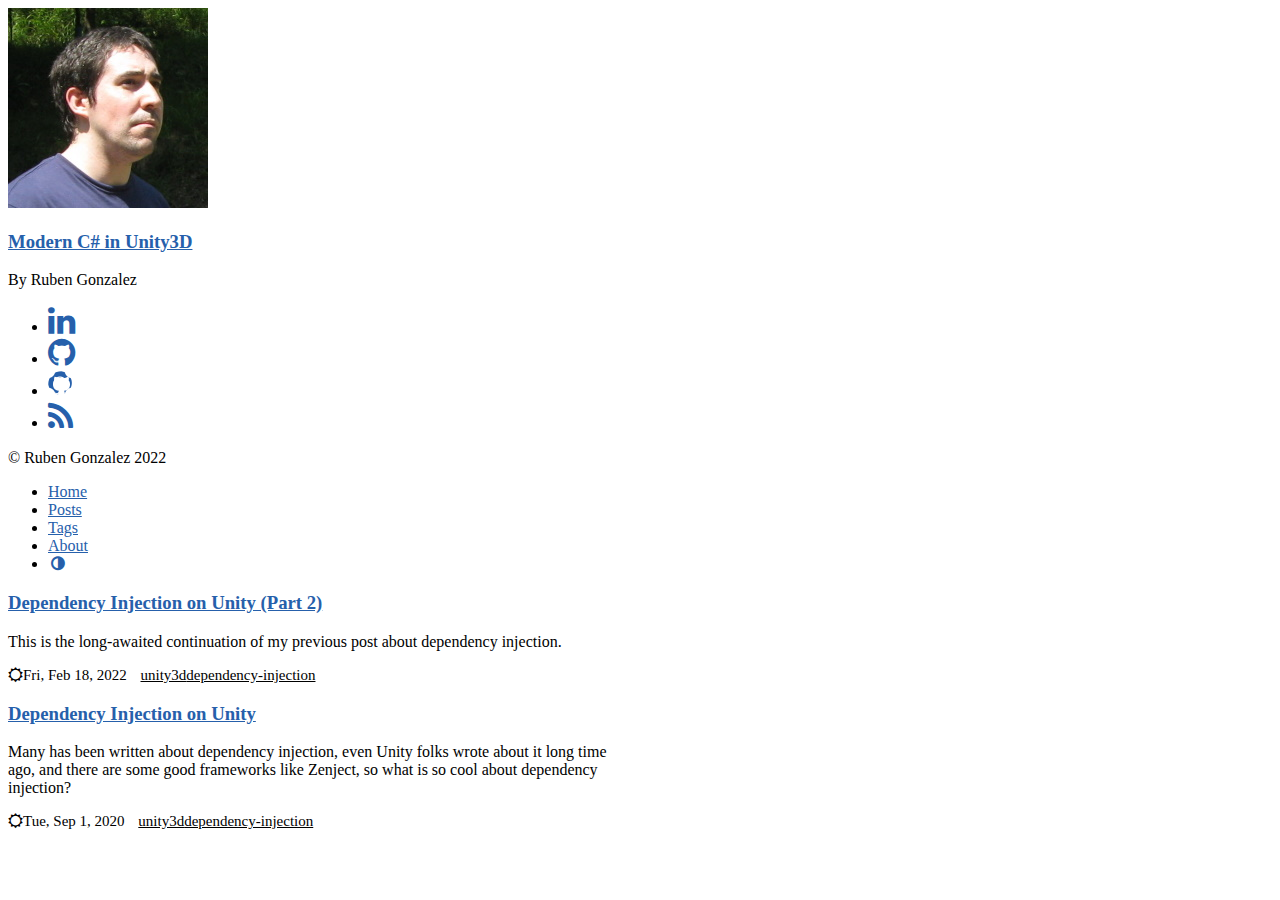
==== commit fc334585: "Update" ====
--- a/index.html
+++ b/index.html
@@ -1,2 +1,3 @@
-<!doctype html><html lang=en data-theme><head><title>Ruben Gonzalez | Modern C# in Unity3D</title><meta charset=utf-8><meta name=generator content="Hugo 0.74.3"><meta name=viewport content="width=device-width,initial-scale=1,viewport-fit=cover"><meta name=description content="By Ruben Gonzalez"><link rel=stylesheet href=/css/style.min.5be3a155aa89a24586c761b1b5538c4040e3735ee32ac12a708dc1696c0982f5.css integrity="sha256-W+OhVaqJokWGx2GxtVOMQEDjc17jKsEqcI3BaWwJgvU=" crossorigin=anonymous type=text/css><link rel=stylesheet href=/css/custom.0add400fa71ec02f43d9d59fe50de8af6d2c9cdfcfc660f4797faeda5433b794.css integrity="sha256-Ct1AD6cewC9D2dWf5Q3or20snN/PxmD0eX+u2lQzt5Q=" crossorigin=anonymous type=text/css><link rel=stylesheet href=/css/syntax.b15d238552e55faf150d898bbebfee7324d11ecad7f3f927d3ede168d242e160.css integrity="sha256-sV0jhVLlX68VDYmLvr/ucyTRHsrX8/kn0+3haNJC4WA=" crossorigin=anonymous type=text/css><link href=https://stackpath.bootstrapcdn.com/font-awesome/4.7.0/css/font-awesome.min.css rel=stylesheet integrity=sha384-wvfXpqpZZVQGK6TAh5PVlGOfQNHSoD2xbE+QkPxCAFlNEevoEH3Sl0sibVcOQVnN crossorigin=anonymous><link rel="shortcut icon" href=/favicons/favicon.ico type=image/x-icon><link rel=apple-touch-icon sizes=180x180 href=/favicons/apple-touch-icon.png><link rel=icon type=image/png sizes=32x32 href=/favicons/favicon-32x32.png><link rel=icon type=image/png sizes=16x16 href=/favicons/favicon-16x16.png><link rel=canonical href=/><link rel=alternate type=application/rss+xml href=/index.xml title="Modern C# in Unity3D"><script type=text/javascript src=/js/anatole-header.min.7e2fc0724240b28c6e214687e73a4a6eb6c196bbace546b9dc86e94cca120b5c.js integrity="sha256-fi/AckJAsoxuIUaH5zpKbrbBlrus5Ua53IbpTMoSC1w=" crossorigin=anonymous></script><meta name=twitter:card content="summary"><meta name=twitter:title content="Modern C# in Unity3D"><meta name=twitter:description content="By Ruben Gonzalez"></head><body><div class="sidebar animated fadeInDown"><div class=logo-title><div class=title><img src=/rgonzalez_200px.jpg alt="profile picture"><h3><a href=/>Modern C# in Unity3D</a></h3><div class=description><p>By Ruben Gonzalez</p></div></div></div><ul class=social-links><li><a href=https://www.linkedin.com/in/ruben-gonzalez-50a4b230/ rel=me aria-label="Ruben's Linkedin"><i class="fa fa-2x fa-linkedin" aria-hidden=true></i></a></li><li><a href=https://github.com/moderncsharpinunity/ rel=me aria-label="Ruben's GitHub"><i class="fa fa-2x fa-github" aria-hidden=true></i></a></li><li><a href=https://gamasutra.com/blogs/RubenGonzalez/1035428/ rel=me aria-label="Ruben's Gamasutra"><i class="fa fa-2x custom-gamasutra-icon" aria-hidden=true></i></a></li><li><a href=/index.xml rel=me aria-label=RSS><i class="fa fa-2x fa-rss" aria-hidden=true></i></a></li></ul><div class=footer><div class=by_farbox>&copy; Ruben Gonzalez 2021</div></div></div></div><div class=main><div class="page-top animated fadeInDown"><a role=button class=navbar-burger data-target=navMenu aria-label=menu aria-expanded=false><span aria-hidden=true></span><span aria-hidden=true></span><span aria-hidden=true></span></a><ul class=nav id=navMenu><li><a class=current href=/>Home</a></li><li><a href=/post/>Posts</a></li><li><a href=/tags/>Tags</a></li><li><a href=/about/>About</a></li><li class=theme-switch-item><a class=theme-switch title="Switch Theme"><i class="fa fa-adjust fa-fw" aria-hidden=true></i></a></li></ul></div><div class=autopagerize_page_element><div class=content><div class="post animated fadeInDown"><div class=post-title><h3><a href=/post/dependency-injection-on-unity/>Dependency Injection on Unity</a></h3></div><div class=post-content><div class=p_part><p>Many has been written about dependency injection, even Unity folks wrote about it long time ago, and there are some good frameworks like Zenject, so what is so cool about dependency injection?</p></div><div class=p_part><p></p></div></div><div class=post-footer><div class=meta><div class=info><i class="fa fa-sun-o"></i><span class=date>Tue, Sep 1, 2020</span>
+<!doctype html><html lang=en data-theme><head><title>Ruben Gonzalez | Modern C# in Unity3D</title><meta charset=utf-8><meta name=generator content="Hugo 0.74.3"><meta name=viewport content="width=device-width,initial-scale=1,viewport-fit=cover"><meta name=description content="By Ruben Gonzalez"><link rel=stylesheet href=/css/style.min.5be3a155aa89a24586c761b1b5538c4040e3735ee32ac12a708dc1696c0982f5.css integrity="sha256-W+OhVaqJokWGx2GxtVOMQEDjc17jKsEqcI3BaWwJgvU=" crossorigin=anonymous type=text/css><link rel=stylesheet href=/css/custom.f1a12c82e6cdf7c25ab4773556c96e8cf3ad70297a880c6b929ff96383887ff6.css integrity="sha256-8aEsgubN98JatHc1VslujPOtcCl6iAxrkp/5Y4OIf/Y=" crossorigin=anonymous type=text/css><link rel=stylesheet href=/css/syntax.b15d238552e55faf150d898bbebfee7324d11ecad7f3f927d3ede168d242e160.css integrity="sha256-sV0jhVLlX68VDYmLvr/ucyTRHsrX8/kn0+3haNJC4WA=" crossorigin=anonymous type=text/css><link href=https://stackpath.bootstrapcdn.com/font-awesome/4.7.0/css/font-awesome.min.css rel=stylesheet integrity=sha384-wvfXpqpZZVQGK6TAh5PVlGOfQNHSoD2xbE+QkPxCAFlNEevoEH3Sl0sibVcOQVnN crossorigin=anonymous><link rel="shortcut icon" href=/favicons/favicon.ico type=image/x-icon><link rel=apple-touch-icon sizes=180x180 href=/favicons/apple-touch-icon.png><link rel=icon type=image/png sizes=32x32 href=/favicons/favicon-32x32.png><link rel=icon type=image/png sizes=16x16 href=/favicons/favicon-16x16.png><link rel=canonical href=/><link rel=alternate type=application/rss+xml href=/index.xml title="Modern C# in Unity3D"><script type=text/javascript src=/js/anatole-header.min.7e2fc0724240b28c6e214687e73a4a6eb6c196bbace546b9dc86e94cca120b5c.js integrity="sha256-fi/AckJAsoxuIUaH5zpKbrbBlrus5Ua53IbpTMoSC1w=" crossorigin=anonymous></script><meta name=twitter:card content="summary"><meta name=twitter:title content="Modern C# in Unity3D"><meta name=twitter:description content="By Ruben Gonzalez"></head><body><div class="sidebar animated fadeInDown"><div class=logo-title><div class=title><img src=/rgonzalez_200px.jpg alt="profile picture"><h3><a href=/>Modern C# in Unity3D</a></h3><div class=description><p>By Ruben Gonzalez</p></div></div></div><ul class=social-links><li><a href=https://www.linkedin.com/in/ruben-gonzalez-50a4b230/ rel=me aria-label="Ruben's Linkedin"><i class="fa fa-2x fa-linkedin" aria-hidden=true></i></a></li><li><a href=https://github.com/moderncsharpinunity/ rel=me aria-label="Ruben's GitHub"><i class="fa fa-2x fa-github" aria-hidden=true></i></a></li><li><a href=https://gamasutra.com/blogs/RubenGonzalez/1035428/ rel=me aria-label="Ruben's Gamasutra"><i class="fa fa-2x custom-gamasutra-icon" aria-hidden=true></i></a></li><li><a href=/index.xml rel=me aria-label=RSS><i class="fa fa-2x fa-rss" aria-hidden=true></i></a></li></ul><div class=footer><div class=by_farbox>&copy; Ruben Gonzalez 2022</div></div></div></div><div class=main><div class="page-top animated fadeInDown"><a role=button class=navbar-burger data-target=navMenu aria-label=menu aria-expanded=false><span aria-hidden=true></span><span aria-hidden=true></span><span aria-hidden=true></span></a><ul class=nav id=navMenu><li><a class=current href=/>Home</a></li><li><a href=/post/>Posts</a></li><li><a href=/tags/>Tags</a></li><li><a href=/about/>About</a></li><li class=theme-switch-item><a class=theme-switch title="Switch Theme"><i class="fa fa-adjust fa-fw" aria-hidden=true></i></a></li></ul></div><div class=autopagerize_page_element><div class=content><div class="post animated fadeInDown"><div class=post-title><h3><a href=/post/dependency-injection-on-unity-part2/>Dependency Injection on Unity (Part 2)</a></h3></div><div class=post-content><div class=p_part><p>This is the long-awaited continuation of my previous post about dependency injection.</p></div><div class=p_part><p></p></div></div><div class=post-footer><div class=meta><div class=info><i class="fa fa-sun-o"></i><span class=date>Fri, Feb 18, 2022</span>
+<a class=tag href=/tags/unity3d/>unity3d</a><a class=tag href=/tags/dependency-injection/>dependency-injection</a></div></div></div></div><div class="post animated fadeInDown"><div class=post-title><h3><a href=/post/dependency-injection-on-unity/>Dependency Injection on Unity</a></h3></div><div class=post-content><div class=p_part><p>Many has been written about dependency injection, even Unity folks wrote about it long time ago, and there are some good frameworks like Zenject, so what is so cool about dependency injection?</p></div><div class=p_part><p></p></div></div><div class=post-footer><div class=meta><div class=info><i class="fa fa-sun-o"></i><span class=date>Tue, Sep 1, 2020</span>
 <a class=tag href=/tags/unity3d/>unity3d</a><a class=tag href=/tags/dependency-injection/>dependency-injection</a></div></div></div></div><div class=pagination></div></div></div></div></body><script type=text/javascript src=/js/jquery.min.86b1e8f819ee2d9099a783e50b49dff24282545fc40773861f9126b921532e4c.js integrity="sha256-hrHo+BnuLZCZp4PlC0nf8kKCVF/EB3OGH5EmuSFTLkw=" crossorigin=anonymous></script><script type=text/javascript src=/js/bundle.min.0f9c74cb78f13d1f15f33daff4037c70354f98acfbb97a6f61708966675c3cae.js integrity="sha256-D5x0y3jxPR8V8z2v9AN8cDVPmKz7uXpvYXCJZmdcPK4=" crossorigin=anonymous></script><script type=text/javascript src=/js/medium-zoom.min.92f21c856129f84aeb719459b3e6ac621a3032fd7b180a18c04e1d12083f8aba.js integrity="sha256-kvIchWEp+ErrcZRZs+asYhowMv17GAoYwE4dEgg/iro=" crossorigin=anonymous></script><script type=application/javascript>var doNotTrack=false;if(!doNotTrack){window.ga=window.ga||function(){(ga.q=ga.q||[]).push(arguments)};ga.l=+new Date;ga('create','UA-177026267-1','auto');ga('send','pageview');}</script><script async src=https://www.google-analytics.com/analytics.js></script></html></body></html>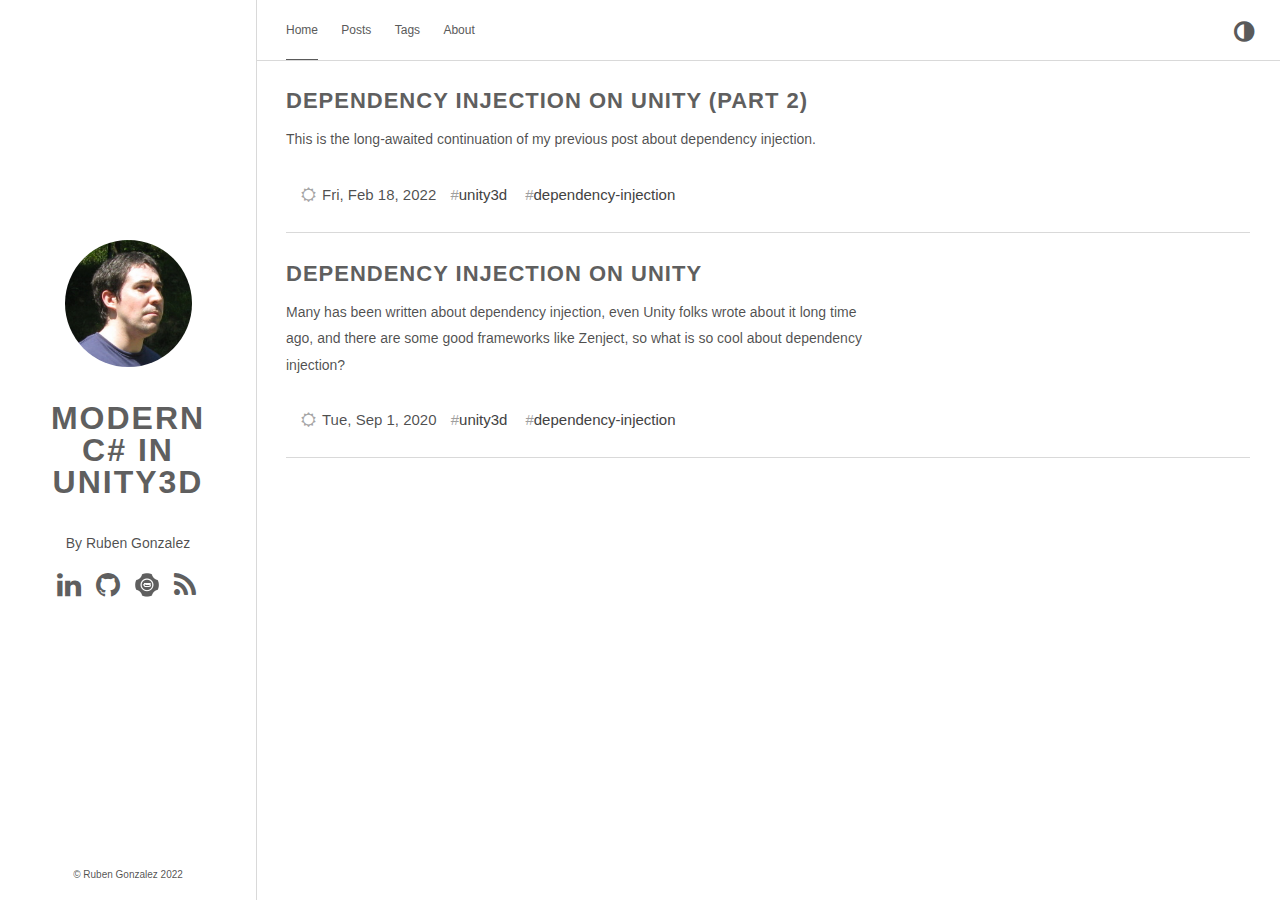
==== commit 9383ba8a: "Update" ====
--- a/index.html
+++ b/index.html
@@ -1,3 +1,117 @@
-<!doctype html><html lang=en data-theme><head><title>Ruben Gonzalez | Modern C# in Unity3D</title><meta charset=utf-8><meta name=generator content="Hugo 0.74.3"><meta name=viewport content="width=device-width,initial-scale=1,viewport-fit=cover"><meta name=description content="By Ruben Gonzalez"><link rel=stylesheet href=/css/style.min.5be3a155aa89a24586c761b1b5538c4040e3735ee32ac12a708dc1696c0982f5.css integrity="sha256-W+OhVaqJokWGx2GxtVOMQEDjc17jKsEqcI3BaWwJgvU=" crossorigin=anonymous type=text/css><link rel=stylesheet href=/css/custom.f1a12c82e6cdf7c25ab4773556c96e8cf3ad70297a880c6b929ff96383887ff6.css integrity="sha256-8aEsgubN98JatHc1VslujPOtcCl6iAxrkp/5Y4OIf/Y=" crossorigin=anonymous type=text/css><link rel=stylesheet href=/css/syntax.b15d238552e55faf150d898bbebfee7324d11ecad7f3f927d3ede168d242e160.css integrity="sha256-sV0jhVLlX68VDYmLvr/ucyTRHsrX8/kn0+3haNJC4WA=" crossorigin=anonymous type=text/css><link href=https://stackpath.bootstrapcdn.com/font-awesome/4.7.0/css/font-awesome.min.css rel=stylesheet integrity=sha384-wvfXpqpZZVQGK6TAh5PVlGOfQNHSoD2xbE+QkPxCAFlNEevoEH3Sl0sibVcOQVnN crossorigin=anonymous><link rel="shortcut icon" href=/favicons/favicon.ico type=image/x-icon><link rel=apple-touch-icon sizes=180x180 href=/favicons/apple-touch-icon.png><link rel=icon type=image/png sizes=32x32 href=/favicons/favicon-32x32.png><link rel=icon type=image/png sizes=16x16 href=/favicons/favicon-16x16.png><link rel=canonical href=/><link rel=alternate type=application/rss+xml href=/index.xml title="Modern C# in Unity3D"><script type=text/javascript src=/js/anatole-header.min.7e2fc0724240b28c6e214687e73a4a6eb6c196bbace546b9dc86e94cca120b5c.js integrity="sha256-fi/AckJAsoxuIUaH5zpKbrbBlrus5Ua53IbpTMoSC1w=" crossorigin=anonymous></script><meta name=twitter:card content="summary"><meta name=twitter:title content="Modern C# in Unity3D"><meta name=twitter:description content="By Ruben Gonzalez"></head><body><div class="sidebar animated fadeInDown"><div class=logo-title><div class=title><img src=/rgonzalez_200px.jpg alt="profile picture"><h3><a href=/>Modern C# in Unity3D</a></h3><div class=description><p>By Ruben Gonzalez</p></div></div></div><ul class=social-links><li><a href=https://www.linkedin.com/in/ruben-gonzalez-50a4b230/ rel=me aria-label="Ruben's Linkedin"><i class="fa fa-2x fa-linkedin" aria-hidden=true></i></a></li><li><a href=https://github.com/moderncsharpinunity/ rel=me aria-label="Ruben's GitHub"><i class="fa fa-2x fa-github" aria-hidden=true></i></a></li><li><a href=https://gamasutra.com/blogs/RubenGonzalez/1035428/ rel=me aria-label="Ruben's Gamasutra"><i class="fa fa-2x custom-gamasutra-icon" aria-hidden=true></i></a></li><li><a href=/index.xml rel=me aria-label=RSS><i class="fa fa-2x fa-rss" aria-hidden=true></i></a></li></ul><div class=footer><div class=by_farbox>&copy; Ruben Gonzalez 2022</div></div></div></div><div class=main><div class="page-top animated fadeInDown"><a role=button class=navbar-burger data-target=navMenu aria-label=menu aria-expanded=false><span aria-hidden=true></span><span aria-hidden=true></span><span aria-hidden=true></span></a><ul class=nav id=navMenu><li><a class=current href=/>Home</a></li><li><a href=/post/>Posts</a></li><li><a href=/tags/>Tags</a></li><li><a href=/about/>About</a></li><li class=theme-switch-item><a class=theme-switch title="Switch Theme"><i class="fa fa-adjust fa-fw" aria-hidden=true></i></a></li></ul></div><div class=autopagerize_page_element><div class=content><div class="post animated fadeInDown"><div class=post-title><h3><a href=/post/dependency-injection-on-unity-part2/>Dependency Injection on Unity (Part 2)</a></h3></div><div class=post-content><div class=p_part><p>This is the long-awaited continuation of my previous post about dependency injection.</p></div><div class=p_part><p></p></div></div><div class=post-footer><div class=meta><div class=info><i class="fa fa-sun-o"></i><span class=date>Fri, Feb 18, 2022</span>
-<a class=tag href=/tags/unity3d/>unity3d</a><a class=tag href=/tags/dependency-injection/>dependency-injection</a></div></div></div></div><div class="post animated fadeInDown"><div class=post-title><h3><a href=/post/dependency-injection-on-unity/>Dependency Injection on Unity</a></h3></div><div class=post-content><div class=p_part><p>Many has been written about dependency injection, even Unity folks wrote about it long time ago, and there are some good frameworks like Zenject, so what is so cool about dependency injection?</p></div><div class=p_part><p></p></div></div><div class=post-footer><div class=meta><div class=info><i class="fa fa-sun-o"></i><span class=date>Tue, Sep 1, 2020</span>
-<a class=tag href=/tags/unity3d/>unity3d</a><a class=tag href=/tags/dependency-injection/>dependency-injection</a></div></div></div></div><div class=pagination></div></div></div></div></body><script type=text/javascript src=/js/jquery.min.86b1e8f819ee2d9099a783e50b49dff24282545fc40773861f9126b921532e4c.js integrity="sha256-hrHo+BnuLZCZp4PlC0nf8kKCVF/EB3OGH5EmuSFTLkw=" crossorigin=anonymous></script><script type=text/javascript src=/js/bundle.min.0f9c74cb78f13d1f15f33daff4037c70354f98acfbb97a6f61708966675c3cae.js integrity="sha256-D5x0y3jxPR8V8z2v9AN8cDVPmKz7uXpvYXCJZmdcPK4=" crossorigin=anonymous></script><script type=text/javascript src=/js/medium-zoom.min.92f21c856129f84aeb719459b3e6ac621a3032fd7b180a18c04e1d12083f8aba.js integrity="sha256-kvIchWEp+ErrcZRZs+asYhowMv17GAoYwE4dEgg/iro=" crossorigin=anonymous></script><script type=application/javascript>var doNotTrack=false;if(!doNotTrack){window.ga=window.ga||function(){(ga.q=ga.q||[]).push(arguments)};ga.l=+new Date;ga('create','UA-177026267-1','auto');ga('send','pageview');}</script><script async src=https://www.google-analytics.com/analytics.js></script></html></body></html>+<!doctype html><html lang=en data-theme><head>
+<title> Ruben Gonzalez | Modern C# in Unity3D </title>
+<meta charset=utf-8><meta name=generator content="Hugo 0.92.2"><meta name=viewport content="width=device-width,initial-scale=1,viewport-fit=cover">
+<meta name=description content="By Ruben Gonzalez">
+<link rel=stylesheet href=/css/style.min.3a5b6eae22d121cb3fa356aa69e3265d1fe37c6f6682455cb3327ad3930b2d59.css integrity="sha256-OlturiLRIcs/o1aqaeMmXR/jfG9mgkVcszJ605MLLVk=" crossorigin=anonymous type=text/css>
+<link rel=stylesheet href=/css/custom.f1a12c82e6cdf7c25ab4773556c96e8cf3ad70297a880c6b929ff96383887ff6.css integrity="sha256-8aEsgubN98JatHc1VslujPOtcCl6iAxrkp/5Y4OIf/Y=" crossorigin=anonymous type=text/css>
+<link rel=stylesheet href=/css/syntax.b15d238552e55faf150d898bbebfee7324d11ecad7f3f927d3ede168d242e160.css integrity="sha256-sV0jhVLlX68VDYmLvr/ucyTRHsrX8/kn0+3haNJC4WA=" crossorigin=anonymous type=text/css><link href=https://stackpath.bootstrapcdn.com/font-awesome/4.7.0/css/font-awesome.min.css rel=stylesheet integrity=sha384-wvfXpqpZZVQGK6TAh5PVlGOfQNHSoD2xbE+QkPxCAFlNEevoEH3Sl0sibVcOQVnN crossorigin=anonymous>
+<link rel="shortcut icon" href=/favicons/favicon.ico type=image/x-icon>
+<link rel=apple-touch-icon sizes=180x180 href=/favicons/apple-touch-icon.png>
+<link rel=icon type=image/png sizes=32x32 href=/favicons/favicon-32x32.png>
+<link rel=icon type=image/png sizes=16x16 href=/favicons/favicon-16x16.png>
+<link rel=canonical href=/>
+<link rel=alternate type=application/rss+xml href=/index.xml title="Modern C# in Unity3D">
+<script type=text/javascript src=/js/anatole-header.min.7fccea9612e197b0736c6262484db9af65cc9e9c1f1ea31ab6321016549ecff7.js integrity="sha256-f8zqlhLhl7BzbGJiSE25r2XMnpwfHqMatjIQFlSez/c=" crossorigin=anonymous></script>
+<meta name=twitter:card content="summary">
+<meta name=twitter:title content="Modern C# in Unity3D">
+<meta name=twitter:description content="By Ruben Gonzalez">
+</head><body><div class="sidebar animated fadeInDown">
+<div class=logo-title>
+<div class=title>
+<img src=/rgonzalez_200px.jpg alt="profile picture">
+<h3 title><a href=/>Modern C# in Unity3D</a></h3>
+<div class=description>
+<p>By Ruben Gonzalez</p>
+</div>
+</div>
+</div>
+<ul class=social-links>
+<li>
+<a href=https://www.linkedin.com/in/ruben-gonzalez-50a4b230/ rel=me aria-label="Ruben's Linkedin">
+<i class="fa fa-2x fa-linkedin" aria-hidden=true></i>
+</a>
+</li>
+<li>
+<a href=https://github.com/moderncsharpinunity/ rel=me aria-label="Ruben's GitHub">
+<i class="fa fa-2x fa-github" aria-hidden=true></i>
+</a>
+</li>
+<li>
+<a href=https://gamasutra.com/blogs/RubenGonzalez/1035428/ rel=me aria-label="Ruben's Gamasutra">
+<i class="fa fa-2x custom-gamasutra-icon" aria-hidden=true></i>
+</a>
+</li>
+<li>
+<a href=/index.xml rel=me aria-label=RSS>
+<i class="fa fa-2x fa-rss" aria-hidden=true></i>
+</a>
+</li>
+</ul>
+<div class=footer>
+<div class=by_farbox>&copy; Ruben Gonzalez 2022 </div>
+</div>
+</div>
+</div><div class=main>
+<div class="page-top animated fadeInDown">
+<a role=button class=navbar-burger data-target=navMenu aria-label=menu aria-expanded=false>
+<span aria-hidden=true></span>
+<span aria-hidden=true></span>
+<span aria-hidden=true></span>
+</a>
+<ul class=nav id=navMenu>
+<li><a class=current href=/ title>Home</a></li>
+<li><a href=/post/ title>Posts</a></li>
+<li><a href=/tags/ title>Tags</a></li>
+<li><a href=/about/ title>About</a></li>
+<li class=theme-switch-item>
+<a class=theme-switch title="Switch Theme">
+<i class="fa fa-adjust fa-fw" aria-hidden=true></i>
+</a>
+</li>
+</ul>
+</div>
+<div class=autopagerize_page_element>
+<div class=content>
+<div class="post animated fadeInDown">
+<div class=post-title>
+<h3><a href=/post/dependency-injection-on-unity-part2/>Dependency Injection on Unity (Part 2)</a>
+</h3>
+</div>
+<div class=post-content><div class=p_part><p>This is the long-awaited continuation of my previous post about dependency injection.</p></div>
+<div class=p_part><p></p></div></div>
+<div class=post-footer>
+<div class=meta>
+<div class=info><i class="fa fa-sun-o"></i><span class=date>Fri, Feb 18, 2022</span>
+<a class=tag href=/tags/unity3d/>unity3d</a><a class=tag href=/tags/dependency-injection/>dependency-injection</a>
+</div>
+</div>
+</div>
+</div>
+<div class="post animated fadeInDown">
+<div class=post-title>
+<h3><a href=/post/dependency-injection-on-unity/>Dependency Injection on Unity</a>
+</h3>
+</div>
+<div class=post-content><div class=p_part><p>Many has been written about dependency injection, even Unity folks wrote about it long time ago, and there are some good frameworks like Zenject, so what is so cool about dependency injection?</p></div>
+<div class=p_part><p></p></div></div>
+<div class=post-footer>
+<div class=meta>
+<div class=info><i class="fa fa-sun-o"></i><span class=date>Tue, Sep 1, 2020</span>
+<a class=tag href=/tags/unity3d/>unity3d</a><a class=tag href=/tags/dependency-injection/>dependency-injection</a>
+</div>
+</div>
+</div>
+</div>
+<div class=pagination>
+</div>
+</div>
+</div>
+</div>
+</body>
+<script type=text/javascript src=/js/jquery.min.64d0083866906099f942140bc1c5cba4b1bf65783c52e4a63c5c46bf9dbc41f4.js integrity="sha256-ZNAIOGaQYJn5QhQLwcXLpLG/ZXg8UuSmPFxGv528QfQ=" crossorigin=anonymous></script>
+<script type=text/javascript src=/js/bundle.min.45159b0e20ba3878972e064b7edc464c31a9e35a0d0a6a71e3fec84efdbe2ea5.js integrity="sha256-RRWbDiC6OHiXLgZLftxGTDGp41oNCmpx4/7ITv2+LqU=" crossorigin=anonymous></script>
+<script type=text/javascript src=/js/medium-zoom.min.2d6fd0be87fa98f0c9b4dc2536b312bbca48757f584f6ea1f394abc9bcc38fbc.js integrity="sha256-LW/Qvof6mPDJtNwlNrMSu8pIdX9YT26h85SrybzDj7w=" crossorigin=anonymous></script>
+<script type=application/javascript>var doNotTrack=!1;doNotTrack||(window.ga=window.ga||function(){(ga.q=ga.q||[]).push(arguments)},ga.l=+new Date,ga('create','UA-177026267-1','auto'),ga('send','pageview'))</script>
+<script async src=https://www.google-analytics.com/analytics.js></script>
+</html></body>
+</html>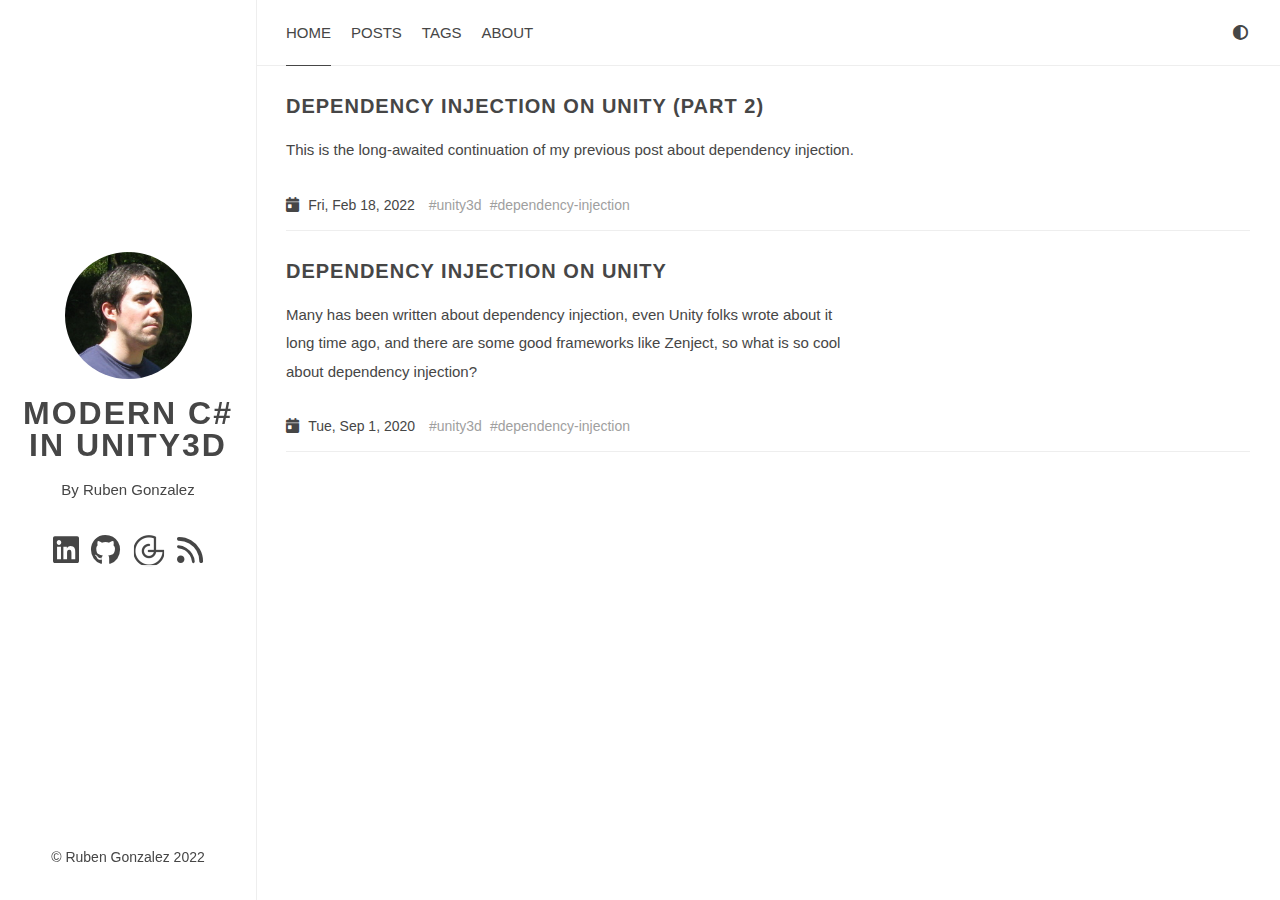
==== commit 911086ae: "Update" ====
--- a/index.html
+++ b/index.html
@@ -1,117 +1,168 @@
-<!doctype html><html lang=en data-theme><head>
-<title> Ruben Gonzalez | Modern C# in Unity3D </title>
+<!doctype html><html dir=ltr lang=en data-theme class=html><head>
+<title>
+Ruben Gonzalez
+|
+Modern C# in Unity3D
+</title>
 <meta charset=utf-8><meta name=generator content="Hugo 0.92.2"><meta name=viewport content="width=device-width,initial-scale=1,viewport-fit=cover">
+<meta name=author content="Ruben Gonzalez">
 <meta name=description content="By Ruben Gonzalez">
-<link rel=stylesheet href=/css/style.min.3a5b6eae22d121cb3fa356aa69e3265d1fe37c6f6682455cb3327ad3930b2d59.css integrity="sha256-OlturiLRIcs/o1aqaeMmXR/jfG9mgkVcszJ605MLLVk=" crossorigin=anonymous type=text/css>
-<link rel=stylesheet href=/css/custom.f1a12c82e6cdf7c25ab4773556c96e8cf3ad70297a880c6b929ff96383887ff6.css integrity="sha256-8aEsgubN98JatHc1VslujPOtcCl6iAxrkp/5Y4OIf/Y=" crossorigin=anonymous type=text/css>
-<link rel=stylesheet href=/css/syntax.b15d238552e55faf150d898bbebfee7324d11ecad7f3f927d3ede168d242e160.css integrity="sha256-sV0jhVLlX68VDYmLvr/ucyTRHsrX8/kn0+3haNJC4WA=" crossorigin=anonymous type=text/css><link href=https://stackpath.bootstrapcdn.com/font-awesome/4.7.0/css/font-awesome.min.css rel=stylesheet integrity=sha384-wvfXpqpZZVQGK6TAh5PVlGOfQNHSoD2xbE+QkPxCAFlNEevoEH3Sl0sibVcOQVnN crossorigin=anonymous>
+<link rel=stylesheet href=/scss/main.min.b2e0cb07595e3519ab1193bb421914e06c0e26b0cc561fef23b3c6131d4d2ffa.css integrity="sha256-suDLB1leNRmrEZO7QhkU4GwOJrDMVh/vI7PGEx1NL/o=" crossorigin=anonymous type=text/css>
+<link rel=stylesheet href=/css/markupHighlight.min.31b0a1f317f55c529a460897848c97436bb138b19c399b37de70d463a8bf6ed5.css integrity="sha256-MbCh8xf1XFKaRgiXhIyXQ2uxOLGcOZs33nDUY6i/btU=" crossorigin=anonymous type=text/css>
+<link rel=stylesheet href=/css/custom.min.f08fb3cfeb430ba03029520757c6e15fa6a92b23d718fa448f778dad33656cdf.css integrity="sha256-8I+zz+tDC6AwKVIHV8bhX6apKyPXGPpEj3eNrTNlbN8=" crossorigin=anonymous media=screen>
+<link rel=stylesheet href=/css/syntax.min.9c7bc4a29698c606eb0392aebe4784c43317cda48ed2bbebf31b51e2f0e65f4d.css integrity="sha256-nHvEopaYxgbrA5KuvkeExDMXzaSO0rvr8xtR4vDmX00=" crossorigin=anonymous media=screen>
+<link rel=stylesheet href=/fontawesome/css/fontawesome.min.7d272de35b410fb165377550cdf9c4d3a80fbbcc961e111914e4d5c0eaf5729f.css integrity="sha256-fSct41tBD7FlN3VQzfnE06gPu8yWHhEZFOTVwOr1cp8=" crossorigin=anonymous type=text/css>
+<link rel=stylesheet href=/fontawesome/css/solid.min.55d8333481b07a08e07cf6f37319753a2b47e99f4c395394c5747b48b495aa9b.css integrity="sha256-VdgzNIGwegjgfPbzcxl1OitH6Z9MOVOUxXR7SLSVqps=" crossorigin=anonymous type=text/css>
+<link rel=stylesheet href=/fontawesome/css/regular.min.a7448d02590b43449364b6b5922ed9af5410abb4de4238412a830316dedb850b.css integrity="sha256-p0SNAlkLQ0STZLa1ki7Zr1QQq7TeQjhBKoMDFt7bhQs=" crossorigin=anonymous type=text/css>
+<link rel=stylesheet href=/fontawesome/css/brands.min.9ed75a5d670c953fe4df935937674b4646f92674367e9e66eb995bb04e821647.css integrity="sha256-ntdaXWcMlT/k35NZN2dLRkb5JnQ2fp5m65lbsE6CFkc=" crossorigin=anonymous type=text/css>
 <link rel="shortcut icon" href=/favicons/favicon.ico type=image/x-icon>
 <link rel=apple-touch-icon sizes=180x180 href=/favicons/apple-touch-icon.png>
 <link rel=icon type=image/png sizes=32x32 href=/favicons/favicon-32x32.png>
 <link rel=icon type=image/png sizes=16x16 href=/favicons/favicon-16x16.png>
 <link rel=canonical href=/>
 <link rel=alternate type=application/rss+xml href=/index.xml title="Modern C# in Unity3D">
-<script type=text/javascript src=/js/anatole-header.min.7fccea9612e197b0736c6262484db9af65cc9e9c1f1ea31ab6321016549ecff7.js integrity="sha256-f8zqlhLhl7BzbGJiSE25r2XMnpwfHqMatjIQFlSez/c=" crossorigin=anonymous></script>
+<script type=text/javascript src=/js/anatole-header.min.46e6a54097480084f8f52c20ca1aa7425b4fad17029a887fd4017b12e311a72d.js integrity="sha256-RualQJdIAIT49SwgyhqnQltPrRcCmoh/1AF7EuMRpy0=" crossorigin=anonymous></script>
+<script type=text/javascript src=/js/anatole-theme-switcher.min.5557c8ff5617a01067ac258fd70b9b992506e379317b0da51e5e0f6e018b408a.js integrity="sha256-VVfI/1YXoBBnrCWP1wubmSUG43kxew2lHl4PbgGLQIo=" crossorigin=anonymous></script>
 <meta name=twitter:card content="summary">
 <meta name=twitter:title content="Modern C# in Unity3D">
 <meta name=twitter:description content="By Ruben Gonzalez">
-</head><body><div class="sidebar animated fadeInDown">
-<div class=logo-title>
-<div class=title>
-<img src=/rgonzalez_200px.jpg alt="profile picture">
-<h3 title><a href=/>Modern C# in Unity3D</a></h3>
-<div class=description>
+<meta property="og:title" content="Modern C# in Unity3D">
+<meta property="og:description" content="By Ruben Gonzalez">
+<meta property="og:type" content="website">
+<meta property="og:url" content="/"><meta property="og:site_name" content="Modern C# in Unity3D">
+<script type=application/ld+json>{"@context":"http://schema.org","@type":"WebSite","name":"Modern C# in Unity3D","url":"\/","description":"By Ruben Gonzalez","thumbnailUrl":"\/","license":""}</script>
+</head>
+<body class="body theme--light">
+<div class=wrapper>
+<aside class=wrapper__sidebar><div class="sidebar
+.">
+<div class=sidebar__content>
+<div class=sidebar__introduction>
+<img class=sidebar__introduction-profileimage src=/rgonzalez_200px.jpg alt="profile picture">
+<h1 class=sidebar__introduction-title>
+<a href=/>Modern C# in Unity3D</a>
+</h1>
+<div class=sidebar__introduction-description>
 <p>By Ruben Gonzalez</p>
 </div>
 </div>
-</div>
-<ul class=social-links>
-<li>
-<a href=https://www.linkedin.com/in/ruben-gonzalez-50a4b230/ rel=me aria-label="Ruben's Linkedin">
-<i class="fa fa-2x fa-linkedin" aria-hidden=true></i>
+<ul class=sidebar__list>
+<li class=sidebar__list-item>
+<a href=https://www.linkedin.com/in/ruben-gonzalez-50a4b230/ target=_blank rel=noopener aria-label="Ruben's Linkedin" title="Ruben's Linkedin">
+<i class="fab fa-linkedin fa-2x" aria-hidden=true></i>
 </a>
 </li>
-<li>
-<a href=https://github.com/moderncsharpinunity/ rel=me aria-label="Ruben's GitHub">
-<i class="fa fa-2x fa-github" aria-hidden=true></i>
+<li class=sidebar__list-item>
+<a href=https://github.com/moderncsharpinunity/ target=_blank rel=noopener aria-label="Ruben's GitHub" title="Ruben's GitHub">
+<i class="fab fa-github fa-2x" aria-hidden=true></i>
 </a>
 </li>
-<li>
-<a href=https://gamasutra.com/blogs/RubenGonzalez/1035428/ rel=me aria-label="Ruben's Gamasutra">
-<i class="fa fa-2x custom-gamasutra-icon" aria-hidden=true></i>
+<li class=sidebar__list-item>
+<a href=https://www.gamedeveloper.com/author/ruben-gonzalez target=_blank rel=noopener aria-label="Ruben's GameDeveloper" title="Ruben's GameDeveloper">
+<i class="fas custom-gamedeveloper-icon fa-2x" aria-hidden=true></i>
 </a>
 </li>
-<li>
-<a href=/index.xml rel=me aria-label=RSS>
-<i class="fa fa-2x fa-rss" aria-hidden=true></i>
+<li class=sidebar__list-item>
+<a href=/post/index.xml target=_blank rel=noopener aria-label=RSS title=RSS>
+<i class="fas fa-rss fa-2x" aria-hidden=true></i>
 </a>
 </li>
 </ul>
-<div class=footer>
-<div class=by_farbox>&copy; Ruben Gonzalez 2022 </div>
+</div><footer class="footer footer__sidebar">
+<ul class=footer__list>
+<li class=footer__item>
+&copy;
+Ruben Gonzalez
+2022
+</li>
+</ul>
+</footer>
+<script type=text/javascript src=/js/medium-zoom.min.fae9ac8895995fe91958b3954be11e96025824a04770726a3531e119ddd2d576.js integrity="sha256-+umsiJWZX+kZWLOVS+EelgJYJKBHcHJqNTHhGd3S1XY=" crossorigin=anonymous></script>
+<script async src="https://www.googletagmanager.com/gtag/js?id=G-XNZHP01PQ7"></script>
+<script>window.dataLayer=window.dataLayer||[];function gtag(){dataLayer.push(arguments)}gtag('js',new Date),gtag('config','G-XNZHP01PQ7')</script>
+</div>
+</aside>
+<main class=wrapper__main>
+<header class=header><div class=.>
+<a role=button class=navbar-burger data-target=navMenu aria-label=menu aria-expanded=false>
+<span aria-hidden=true class=navbar-burger__line></span>
+<span aria-hidden=true class=navbar-burger__line></span>
+<span aria-hidden=true class=navbar-burger__line></span>
+</a>
+<nav class=nav>
+<ul class=nav__list id=navMenu>
+<li class=nav__list-item>
+<a class=nav__link--active href=/ title>Home</a>
+</li>
+<li class=nav__list-item>
+<a href=/post/ title>Posts</a>
+</li>
+<li class=nav__list-item>
+<a href=/tags/ title>Tags</a>
+</li>
+<li class=nav__list-item>
+<a href=/about/ title>About</a>
+</li>
+</ul>
+<ul class="nav__list nav__list--end">
+<li class=nav__list-item>
+<div class=themeswitch>
+<a title="Switch Theme">
+<i class="fas fa-adjust fa-fw" aria-hidden=true></i>
+</a>
+</div>
+</li>
+</ul>
+</nav>
+</div>
+</header>
+<div class="post
+.">
+<div class=post__content>
 </div>
 </div>
-</div><div class=main>
-<div class="page-top animated fadeInDown">
-<a role=button class=navbar-burger data-target=navMenu aria-label=menu aria-expanded=false>
-<span aria-hidden=true></span>
-<span aria-hidden=true></span>
-<span aria-hidden=true></span>
-</a>
-<ul class=nav id=navMenu>
-<li><a class=current href=/ title>Home</a></li>
-<li><a href=/post/ title>Posts</a></li>
-<li><a href=/tags/ title>Tags</a></li>
-<li><a href=/about/ title>About</a></li>
-<li class=theme-switch-item>
-<a class=theme-switch title="Switch Theme">
-<i class="fa fa-adjust fa-fw" aria-hidden=true></i>
-</a>
-</li>
-</ul>
+<div class="post
+.">
+<div class=post__content>
+<h3><a href=/post/dependency-injection-on-unity-part2/>DEPENDENCY INJECTION ON UNITY (PART 2)</a></h3>
+<p>This is the long-awaited continuation of my previous post about dependency injection.</p>
 </div>
-<div class=autopagerize_page_element>
-<div class=content>
-<div class="post animated fadeInDown">
-<div class=post-title>
-<h3><a href=/post/dependency-injection-on-unity-part2/>Dependency Injection on Unity (Part 2)</a>
-</h3>
-</div>
-<div class=post-content><div class=p_part><p>This is the long-awaited continuation of my previous post about dependency injection.</p></div>
-<div class=p_part><p></p></div></div>
-<div class=post-footer>
-<div class=meta>
-<div class=info><i class="fa fa-sun-o"></i><span class=date>Fri, Feb 18, 2022</span>
-<a class=tag href=/tags/unity3d/>unity3d</a><a class=tag href=/tags/dependency-injection/>dependency-injection</a>
+<div class=post__footer>
+<em class="fas fa-calendar-day"></em>
+<span class=post__footer-date>
+Fri, Feb 18, 2022
+</span>
+<span><a class=tag href=/tags/unity3d/>unity3d</a><a class=tag href=/tags/dependency-injection/>dependency-injection</a></span>
 </div>
 </div>
+<div class="post
+.">
+<div class=post__content>
+<h3><a href=/post/dependency-injection-on-unity/>DEPENDENCY INJECTION ON UNITY</a></h3>
+<p>Many has been written about dependency injection, even Unity folks wrote about it long time ago, and there are some good frameworks like Zenject, so what is so cool about dependency injection?</p>
 </div>
-</div>
-<div class="post animated fadeInDown">
-<div class=post-title>
-<h3><a href=/post/dependency-injection-on-unity/>Dependency Injection on Unity</a>
-</h3>
-</div>
-<div class=post-content><div class=p_part><p>Many has been written about dependency injection, even Unity folks wrote about it long time ago, and there are some good frameworks like Zenject, so what is so cool about dependency injection?</p></div>
-<div class=p_part><p></p></div></div>
-<div class=post-footer>
-<div class=meta>
-<div class=info><i class="fa fa-sun-o"></i><span class=date>Tue, Sep 1, 2020</span>
-<a class=tag href=/tags/unity3d/>unity3d</a><a class=tag href=/tags/dependency-injection/>dependency-injection</a>
-</div>
-</div>
+<div class=post__footer>
+<em class="fas fa-calendar-day"></em>
+<span class=post__footer-date>
+Tue, Sep 1, 2020
+</span>
+<span><a class=tag href=/tags/unity3d/>unity3d</a><a class=tag href=/tags/dependency-injection/>dependency-injection</a></span>
 </div>
 </div>
 <div class=pagination>
 </div>
-</div>
-</div>
-</div>
+</main>
+</div><footer class="footer footer__base">
+<ul class=footer__list>
+<li class=footer__item>
+&copy;
+Ruben Gonzalez
+2022
+</li>
+</ul>
+</footer>
+<script type=text/javascript src=/js/medium-zoom.min.fae9ac8895995fe91958b3954be11e96025824a04770726a3531e119ddd2d576.js integrity="sha256-+umsiJWZX+kZWLOVS+EelgJYJKBHcHJqNTHhGd3S1XY=" crossorigin=anonymous></script>
+<script async src="https://www.googletagmanager.com/gtag/js?id=G-XNZHP01PQ7"></script>
+<script>window.dataLayer=window.dataLayer||[];function gtag(){dataLayer.push(arguments)}gtag('js',new Date),gtag('config','G-XNZHP01PQ7')</script>
 </body>
-<script type=text/javascript src=/js/jquery.min.64d0083866906099f942140bc1c5cba4b1bf65783c52e4a63c5c46bf9dbc41f4.js integrity="sha256-ZNAIOGaQYJn5QhQLwcXLpLG/ZXg8UuSmPFxGv528QfQ=" crossorigin=anonymous></script>
-<script type=text/javascript src=/js/bundle.min.45159b0e20ba3878972e064b7edc464c31a9e35a0d0a6a71e3fec84efdbe2ea5.js integrity="sha256-RRWbDiC6OHiXLgZLftxGTDGp41oNCmpx4/7ITv2+LqU=" crossorigin=anonymous></script>
-<script type=text/javascript src=/js/medium-zoom.min.2d6fd0be87fa98f0c9b4dc2536b312bbca48757f584f6ea1f394abc9bcc38fbc.js integrity="sha256-LW/Qvof6mPDJtNwlNrMSu8pIdX9YT26h85SrybzDj7w=" crossorigin=anonymous></script>
-<script type=application/javascript>var doNotTrack=!1;doNotTrack||(window.ga=window.ga||function(){(ga.q=ga.q||[]).push(arguments)},ga.l=+new Date,ga('create','UA-177026267-1','auto'),ga('send','pageview'))</script>
-<script async src=https://www.google-analytics.com/analytics.js></script>
-</html></body>
 </html>